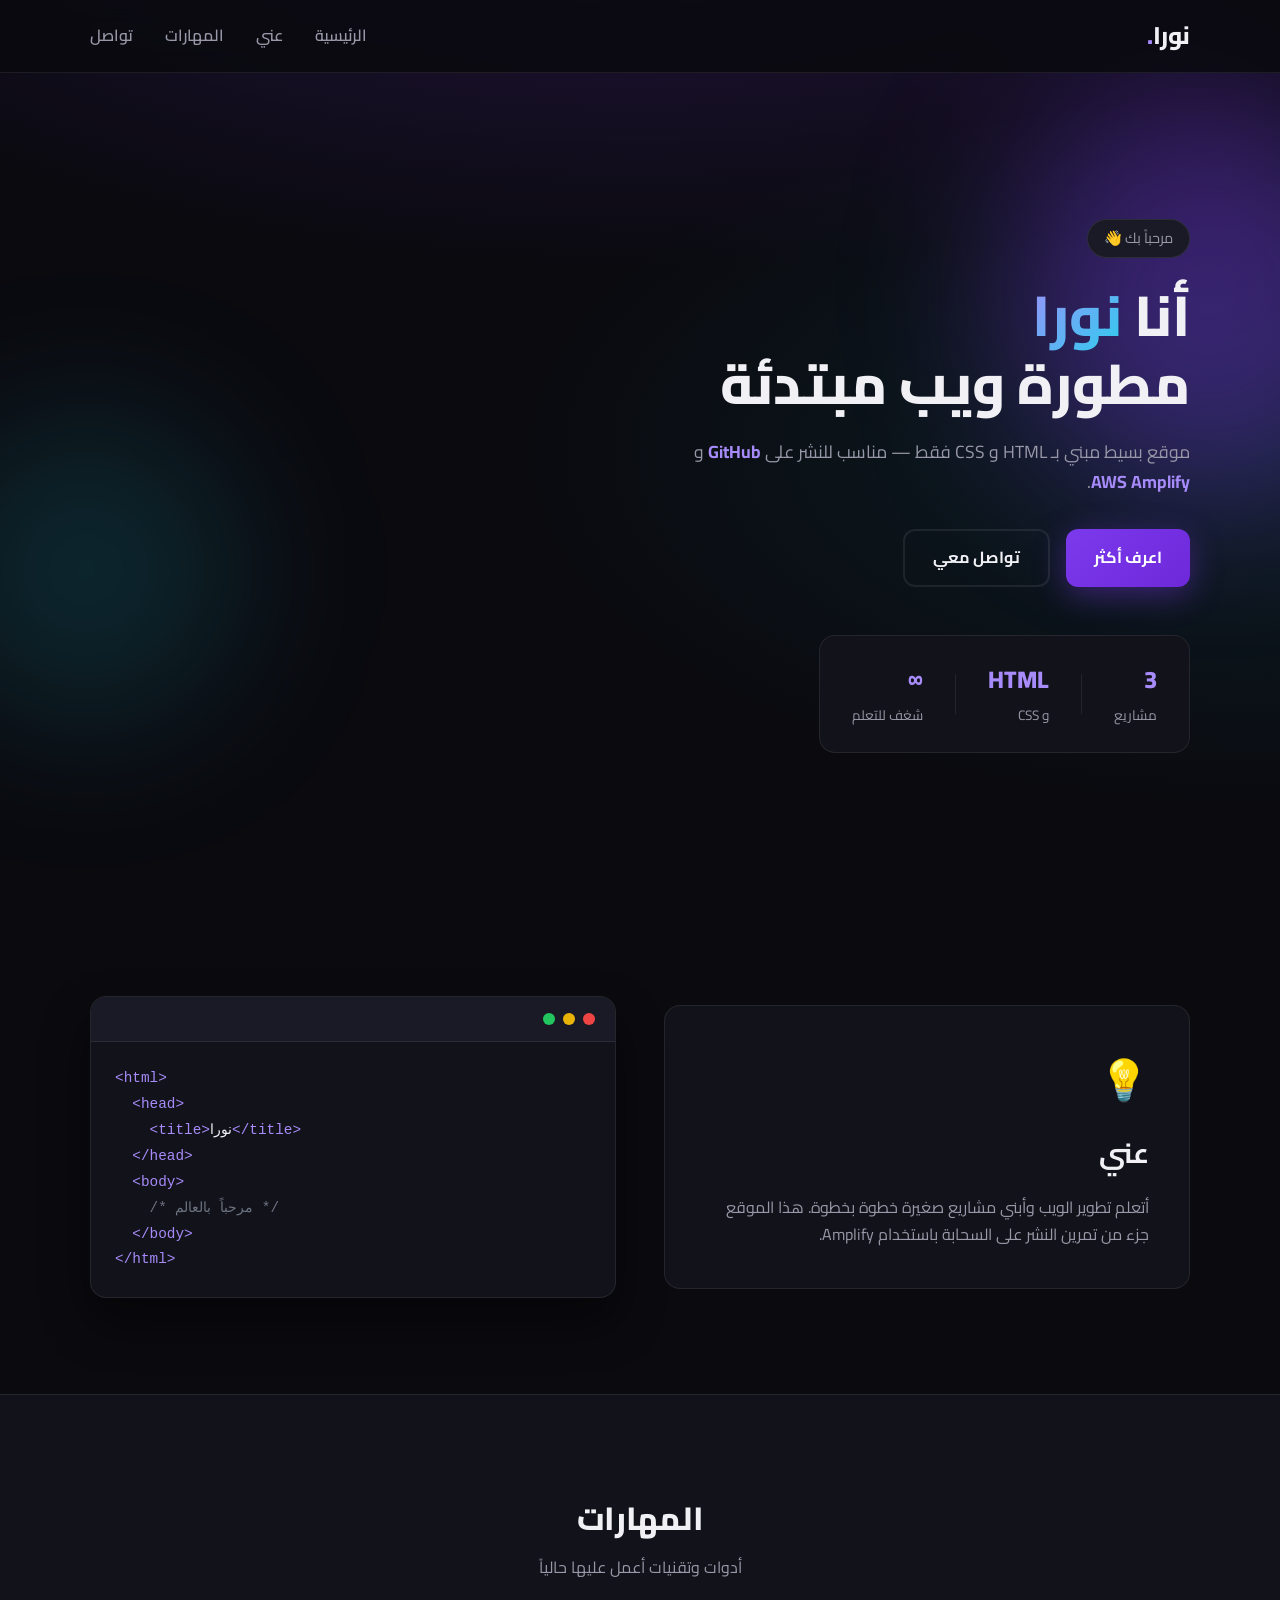
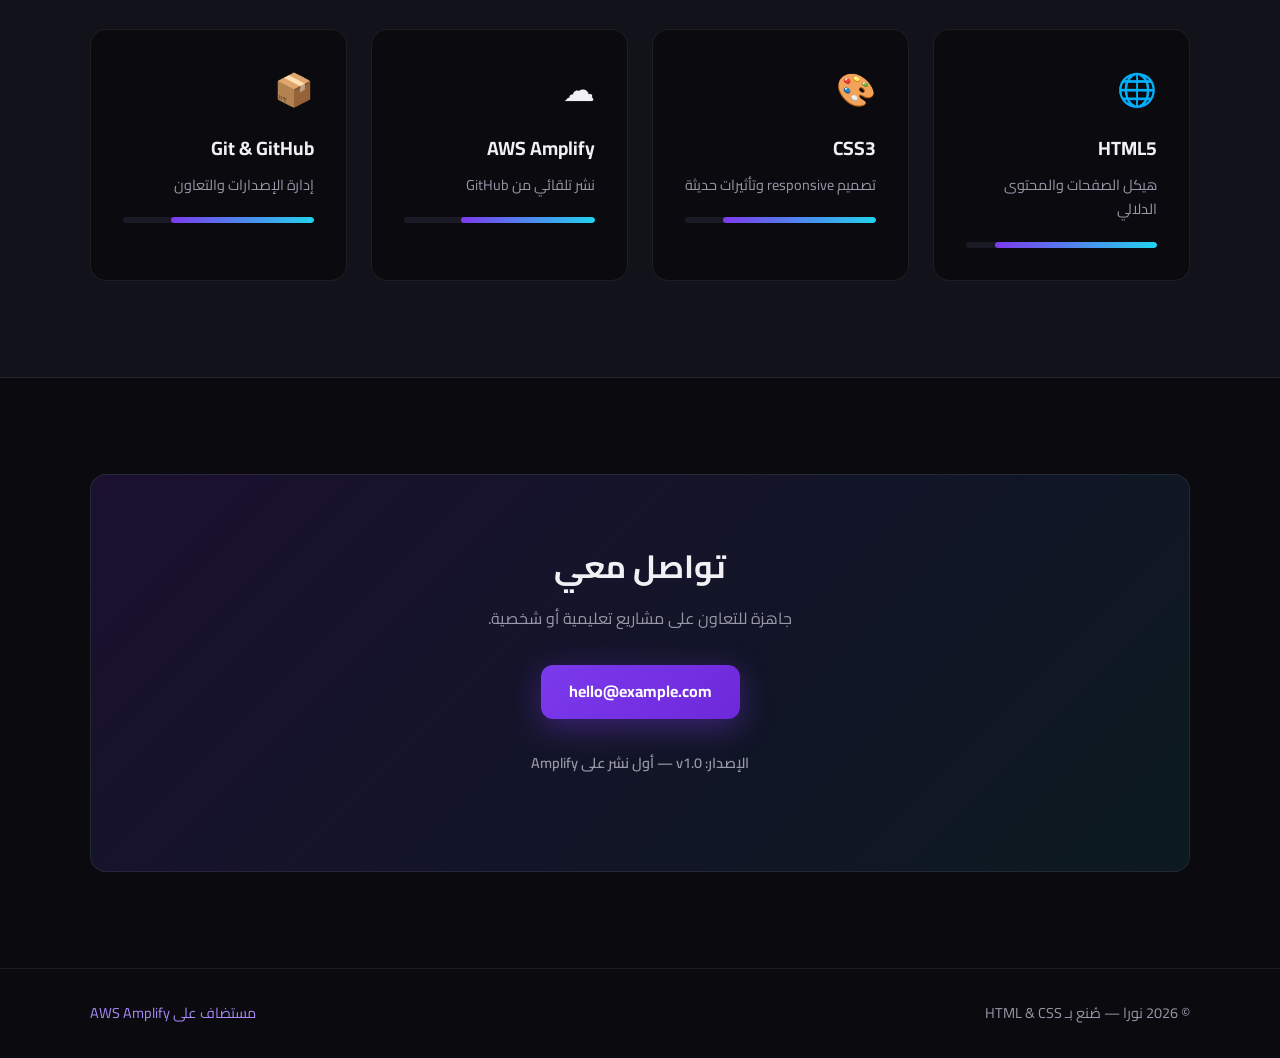
==== index.html @ 72b93ae0 "first version" ====
<!DOCTYPE html>
<html lang="ar" dir="rtl">
<head>
  <meta charset="UTF-8" />
  <meta name="viewport" content="width=device-width, initial-scale=1.0" />
  <meta name="description" content="موقع شخصي بسيط — HTML و CSS" />
  <title>نورا | Portfolio</title>
  <link rel="preconnect" href="https://fonts.googleapis.com" />
  <link rel="preconnect" href="https://fonts.gstatic.com" crossorigin />
  <link href="https://fonts.googleapis.com/css2?family=Cairo:wght@400;600;700;800&display=swap" rel="stylesheet" />
  <link rel="stylesheet" href="styles.css" />
</head>
<body>
  <header class="header">
    <nav class="nav container">
      <a href="#" class="logo">نورا<span>.</span></a>
      <ul class="nav-links">
        <li><a href="#home">الرئيسية</a></li>
        <li><a href="#about">عني</a></li>
        <li><a href="#skills">المهارات</a></li>
        <li><a href="#contact">تواصل</a></li>
      </ul>
      <button class="menu-btn" aria-label="القائمة" id="menuBtn">
        <span></span><span></span><span></span>
      </button>
    </nav>
  </header>

  <main>
    <section id="home" class="hero">
      <div class="hero-bg" aria-hidden="true"></div>
      <div class="hero-glow hero-glow--1" aria-hidden="true"></div>
      <div class="hero-glow hero-glow--2" aria-hidden="true"></div>

      <div class="container hero-content">
        <p class="badge">مرحباً بك 👋</p>
        <h1>أنا <span class="gradient-text">نورا</span><br />مطورة ويب مبتدئة</h1>
        <p class="hero-desc">
          موقع بسيط مبني بـ HTML و CSS فقط — مناسب للنشر على
          <strong>GitHub</strong> و <strong>AWS Amplify</strong>.
        </p>
        <div class="hero-actions">
          <a href="#about" class="btn btn-primary">اعرف أكثر</a>
          <a href="#contact" class="btn btn-outline">تواصل معي</a>
        </div>
        <div class="stats">
          <div class="stat">
            <span class="stat-num">3</span>
            <span class="stat-label">مشاريع</span>
          </div>
          <div class="stat-divider" aria-hidden="true"></div>
          <div class="stat">
            <span class="stat-num">HTML</span>
            <span class="stat-label">و CSS</span>
          </div>
          <div class="stat-divider" aria-hidden="true"></div>
          <div class="stat">
            <span class="stat-num">∞</span>
            <span class="stat-label">شغف للتعلم</span>
          </div>
        </div>
      </div>
    </section>

    <section id="about" class="section about">
      <div class="container about-grid">
        <div class="about-card">
          <div class="about-icon">💡</div>
          <h2>عني</h2>
          <p>
            أتعلم تطوير الويب وأبني مشاريع صغيرة خطوة بخطوة.
            هذا الموقع جزء من تمرين النشر على السحابة باستخدام Amplify.
          </p>
        </div>
        <div class="about-visual">
          <div class="code-window">
            <div class="code-dots" aria-hidden="true">
              <span></span><span></span><span></span>
            </div>
            <pre><code><span class="tag">&lt;html&gt;</span>
  <span class="tag">&lt;head&gt;</span>
    <span class="tag">&lt;title&gt;</span>نورا<span class="tag">&lt;/title&gt;</span>
  <span class="tag">&lt;/head&gt;</span>
  <span class="tag">&lt;body&gt;</span>
    <span class="comment">/* مرحباً بالعالم */</span>
  <span class="tag">&lt;/body&gt;</span>
<span class="tag">&lt;/html&gt;</span></code></pre>
          </div>
        </div>
      </div>
    </section>

    <section id="skills" class="section skills">
      <div class="container">
        <h2 class="section-title">المهارات</h2>
        <p class="section-subtitle">أدوات وتقنيات أعمل عليها حالياً</p>
        <div class="skills-grid">
          <article class="skill-card">
            <span class="skill-icon">🌐</span>
            <h3>HTML5</h3>
            <p>هيكل الصفحات والمحتوى الدلالي</p>
            <div class="progress"><div class="progress-bar" style="width: 85%"></div></div>
          </article>
          <article class="skill-card">
            <span class="skill-icon">🎨</span>
            <h3>CSS3</h3>
            <p>تصميم responsive وتأثيرات حديثة</p>
            <div class="progress"><div class="progress-bar" style="width: 80%"></div></div>
          </article>
          <article class="skill-card">
            <span class="skill-icon">☁️</span>
            <h3>AWS Amplify</h3>
            <p>نشر تلقائي من GitHub</p>
            <div class="progress"><div class="progress-bar" style="width: 70%"></div></div>
          </article>
          <article class="skill-card">
            <span class="skill-icon">📦</span>
            <h3>Git & GitHub</h3>
            <p>إدارة الإصدارات والتعاون</p>
            <div class="progress"><div class="progress-bar" style="width: 75%"></div></div>
          </article>
        </div>
      </div>
    </section>

    <section id="contact" class="section contact">
      <div class="container contact-box">
        <h2>تواصل معي</h2>
        <p>جاهزة للتعاون على مشاريع تعليمية أو شخصية.</p>
        <a href="mailto:hello@example.com" class="btn btn-primary">hello@example.com</a>
        <p class="deploy-note" id="version">الإصدار: v1.0 — أول نشر على Amplify</p>
      </div>
    </section>
  </main>

  <footer class="footer">
    <div class="container footer-inner">
      <p>© 2026 نورا — صُنع بـ HTML & CSS</p>
      <p class="footer-host">مستضاف على AWS Amplify</p>
    </div>
  </footer>

  <script>
    document.getElementById('menuBtn').addEventListener('click', function () {
      document.querySelector('.nav-links').classList.toggle('open');
      this.classList.toggle('active');
    });
    document.querySelectorAll('.nav-links a').forEach(function (link) {
      link.addEventListener('click', function () {
        document.querySelector('.nav-links').classList.remove('open');
        document.getElementById('menuBtn').classList.remove('active');
      });
    });
  </script>
</body>
</html>
---- styles.css ----
/* ===== Variables ===== */
:root {
  --bg: #0a0a0f;
  --bg-card: #12121a;
  --bg-elevated: #1a1a26;
  --text: #f0f0f5;
  --text-muted: #9898a8;
  --accent: #7c3aed;
  --accent-light: #a78bfa;
  --accent-glow: rgba(124, 58, 237, 0.4);
  --cyan: #22d3ee;
  --border: rgba(255, 255, 255, 0.08);
  --radius: 16px;
  --font: "Cairo", system-ui, sans-serif;
  --transition: 0.3s ease;
}

/* ===== Reset ===== */
*,
*::before,
*::after {
  box-sizing: border-box;
  margin: 0;
  padding: 0;
}

html {
  scroll-behavior: smooth;
}

body {
  font-family: var(--font);
  background: var(--bg);
  color: var(--text);
  line-height: 1.7;
  overflow-x: hidden;
}

a {
  color: inherit;
  text-decoration: none;
}

ul {
  list-style: none;
}

img {
  max-width: 100%;
  display: block;
}

.container {
  width: min(1100px, 92%);
  margin-inline: auto;
}

/* ===== Header ===== */
.header {
  position: fixed;
  top: 0;
  left: 0;
  right: 0;
  z-index: 100;
  background: rgba(10, 10, 15, 0.85);
  backdrop-filter: blur(12px);
  border-bottom: 1px solid var(--border);
}

.nav {
  display: flex;
  align-items: center;
  justify-content: space-between;
  height: 72px;
}

.logo {
  font-size: 1.5rem;
  font-weight: 800;
  letter-spacing: -0.02em;
}

.logo span {
  color: var(--accent-light);
}

.nav-links {
  display: flex;
  gap: 2rem;
}

.nav-links a {
  font-weight: 600;
  color: var(--text-muted);
  transition: color var(--transition);
}

.nav-links a:hover {
  color: var(--text);
}

.menu-btn {
  display: none;
  flex-direction: column;
  gap: 5px;
  background: none;
  border: none;
  cursor: pointer;
  padding: 4px;
}

.menu-btn span {
  display: block;
  width: 24px;
  height: 2px;
  background: var(--text);
  border-radius: 2px;
  transition: var(--transition);
}

.menu-btn.active span:nth-child(1) {
  transform: rotate(45deg) translate(5px, 5px);
}

.menu-btn.active span:nth-child(2) {
  opacity: 0;
}

.menu-btn.active span:nth-child(3) {
  transform: rotate(-45deg) translate(5px, -5px);
}

/* ===== Hero ===== */
.hero {
  position: relative;
  min-height: 100vh;
  display: flex;
  align-items: center;
  padding-top: 72px;
  overflow: hidden;
}

.hero-bg {
  position: absolute;
  inset: 0;
  background:
    radial-gradient(ellipse 80% 50% at 50% -20%, rgba(124, 58, 237, 0.25), transparent),
    radial-gradient(ellipse 60% 40% at 100% 50%, rgba(34, 211, 238, 0.1), transparent);
}

.hero-glow {
  position: absolute;
  border-radius: 50%;
  filter: blur(80px);
  pointer-events: none;
}

.hero-glow--1 {
  width: 400px;
  height: 400px;
  background: var(--accent-glow);
  top: 10%;
  right: -10%;
  animation: float 8s ease-in-out infinite;
}

.hero-glow--2 {
  width: 300px;
  height: 300px;
  background: rgba(34, 211, 238, 0.15);
  bottom: 20%;
  left: -5%;
  animation: float 10s ease-in-out infinite reverse;
}

@keyframes float {
  0%, 100% { transform: translateY(0); }
  50% { transform: translateY(-30px); }
}

.hero-content {
  position: relative;
  z-index: 1;
  padding-block: 4rem;
}

.badge {
  display: inline-block;
  padding: 0.4rem 1rem;
  background: var(--bg-elevated);
  border: 1px solid var(--border);
  border-radius: 999px;
  font-size: 0.9rem;
  color: var(--text-muted);
  margin-bottom: 1.5rem;
}

.hero h1 {
  font-size: clamp(2.2rem, 6vw, 3.5rem);
  font-weight: 800;
  line-height: 1.2;
  margin-bottom: 1.25rem;
}

.gradient-text {
  background: linear-gradient(135deg, var(--accent-light), var(--cyan));
  -webkit-background-clip: text;
  -webkit-text-fill-color: transparent;
  background-clip: text;
}

.hero-desc {
  font-size: 1.1rem;
  color: var(--text-muted);
  max-width: 520px;
  margin-bottom: 2rem;
}

.hero-desc strong {
  color: var(--accent-light);
}

.hero-actions {
  display: flex;
  flex-wrap: wrap;
  gap: 1rem;
  margin-bottom: 3rem;
}

.btn {
  display: inline-flex;
  align-items: center;
  justify-content: center;
  padding: 0.85rem 1.75rem;
  border-radius: 12px;
  font-family: var(--font);
  font-weight: 700;
  font-size: 1rem;
  transition: transform var(--transition), box-shadow var(--transition);
}

.btn:hover {
  transform: translateY(-2px);
}

.btn-primary {
  background: linear-gradient(135deg, var(--accent), #6d28d9);
  color: white;
  box-shadow: 0 8px 32px var(--accent-glow);
}

.btn-primary:hover {
  box-shadow: 0 12px 40px var(--accent-glow);
}

.btn-outline {
  border: 2px solid var(--border);
  color: var(--text);
}

.btn-outline:hover {
  border-color: var(--accent-light);
  color: var(--accent-light);
}

.stats {
  display: flex;
  flex-wrap: wrap;
  align-items: center;
  gap: 1.5rem 2rem;
  padding: 1.5rem 2rem;
  background: var(--bg-card);
  border: 1px solid var(--border);
  border-radius: var(--radius);
  max-width: fit-content;
}

.stat-num {
  display: block;
  font-size: 1.5rem;
  font-weight: 800;
  color: var(--accent-light);
}

.stat-label {
  font-size: 0.85rem;
  color: var(--text-muted);
}

.stat-divider {
  width: 1px;
  height: 40px;
  background: var(--border);
}

/* ===== Sections ===== */
.section {
  padding: 6rem 0;
}

.section-title {
  font-size: 2rem;
  font-weight: 800;
  text-align: center;
  margin-bottom: 0.5rem;
}

.section-subtitle {
  text-align: center;
  color: var(--text-muted);
  margin-bottom: 3rem;
}

/* ===== About ===== */
.about-grid {
  display: grid;
  grid-template-columns: 1fr 1fr;
  gap: 3rem;
  align-items: center;
}

.about-card {
  padding: 2.5rem;
  background: var(--bg-card);
  border: 1px solid var(--border);
  border-radius: var(--radius);
}

.about-icon {
  font-size: 2.5rem;
  margin-bottom: 1rem;
}

.about-card h2 {
  font-size: 1.75rem;
  margin-bottom: 1rem;
}

.about-card p {
  color: var(--text-muted);
}

.code-window {
  background: var(--bg-card);
  border: 1px solid var(--border);
  border-radius: var(--radius);
  overflow: hidden;
  box-shadow: 0 24px 48px rgba(0, 0, 0, 0.4);
}

.code-dots {
  display: flex;
  gap: 8px;
  padding: 1rem 1.25rem;
  background: var(--bg-elevated);
  border-bottom: 1px solid var(--border);
}

.code-dots span {
  width: 12px;
  height: 12px;
  border-radius: 50%;
}

.code-dots span:nth-child(1) { background: #ef4444; }
.code-dots span:nth-child(2) { background: #eab308; }
.code-dots span:nth-child(3) { background: #22c55e; }

.code-window pre {
  padding: 1.5rem;
  overflow-x: auto;
}

.code-window code {
  font-family: "Consolas", "Monaco", monospace;
  font-size: 0.9rem;
  line-height: 1.8;
  direction: ltr;
  text-align: left;
  display: block;
}

.tag { color: var(--accent-light); }
.comment { color: #6b7280; }

/* ===== Skills ===== */
.skills {
  background: var(--bg-card);
  border-block: 1px solid var(--border);
}

.skills-grid {
  display: grid;
  grid-template-columns: repeat(auto-fit, minmax(240px, 1fr));
  gap: 1.5rem;
}

.skill-card {
  padding: 2rem;
  background: var(--bg);
  border: 1px solid var(--border);
  border-radius: var(--radius);
  transition: transform var(--transition), border-color var(--transition);
}

.skill-card:hover {
  transform: translateY(-4px);
  border-color: rgba(124, 58, 237, 0.4);
}

.skill-icon {
  font-size: 2rem;
  display: block;
  margin-bottom: 1rem;
}

.skill-card h3 {
  font-size: 1.2rem;
  margin-bottom: 0.5rem;
}

.skill-card p {
  font-size: 0.9rem;
  color: var(--text-muted);
  margin-bottom: 1.25rem;
}

.progress {
  height: 6px;
  background: var(--bg-elevated);
  border-radius: 999px;
  overflow: hidden;
}

.progress-bar {
  height: 100%;
  background: linear-gradient(90deg, var(--accent), var(--cyan));
  border-radius: 999px;
  transition: width 1s ease;
}

/* ===== Contact ===== */
.contact-box {
  text-align: center;
  padding: 4rem 2rem;
  background: linear-gradient(135deg, rgba(124, 58, 237, 0.15), rgba(34, 211, 238, 0.08));
  border: 1px solid var(--border);
  border-radius: var(--radius);
}

.contact-box h2 {
  font-size: 2rem;
  margin-bottom: 0.75rem;
}

.contact-box > p {
  color: var(--text-muted);
  margin-bottom: 2rem;
}

.deploy-note {
  margin-top: 2rem;
  font-size: 0.9rem;
  color: var(--cyan);
  font-weight: 600;
}

/* ===== Footer ===== */
.footer {
  padding: 2rem 0;
  border-top: 1px solid var(--border);
}

.footer-inner {
  display: flex;
  flex-wrap: wrap;
  justify-content: space-between;
  gap: 0.5rem;
  font-size: 0.9rem;
  color: var(--text-muted);
}

.footer-host {
  color: var(--accent-light);
}

/* ===== Responsive ===== */
@media (max-width: 768px) {
  .nav-links {
    position: fixed;
    top: 72px;
    right: 0;
    left: 0;
    flex-direction: column;
    align-items: center;
    gap: 1.5rem;
    padding: 2rem;
    background: var(--bg);
    border-bottom: 1px solid var(--border);
    transform: translateY(-120%);
    opacity: 0;
    visibility: hidden;
    transition: var(--transition);
  }

  .nav-links.open {
    transform: translateY(0);
    opacity: 1;
    visibility: visible;
  }

  .menu-btn {
    display: flex;
  }

  .about-grid {
    grid-template-columns: 1fr;
  }

  .stat-divider {
    display: none;
  }

  .stats {
    width: 100%;
    justify-content: space-around;
  }
}
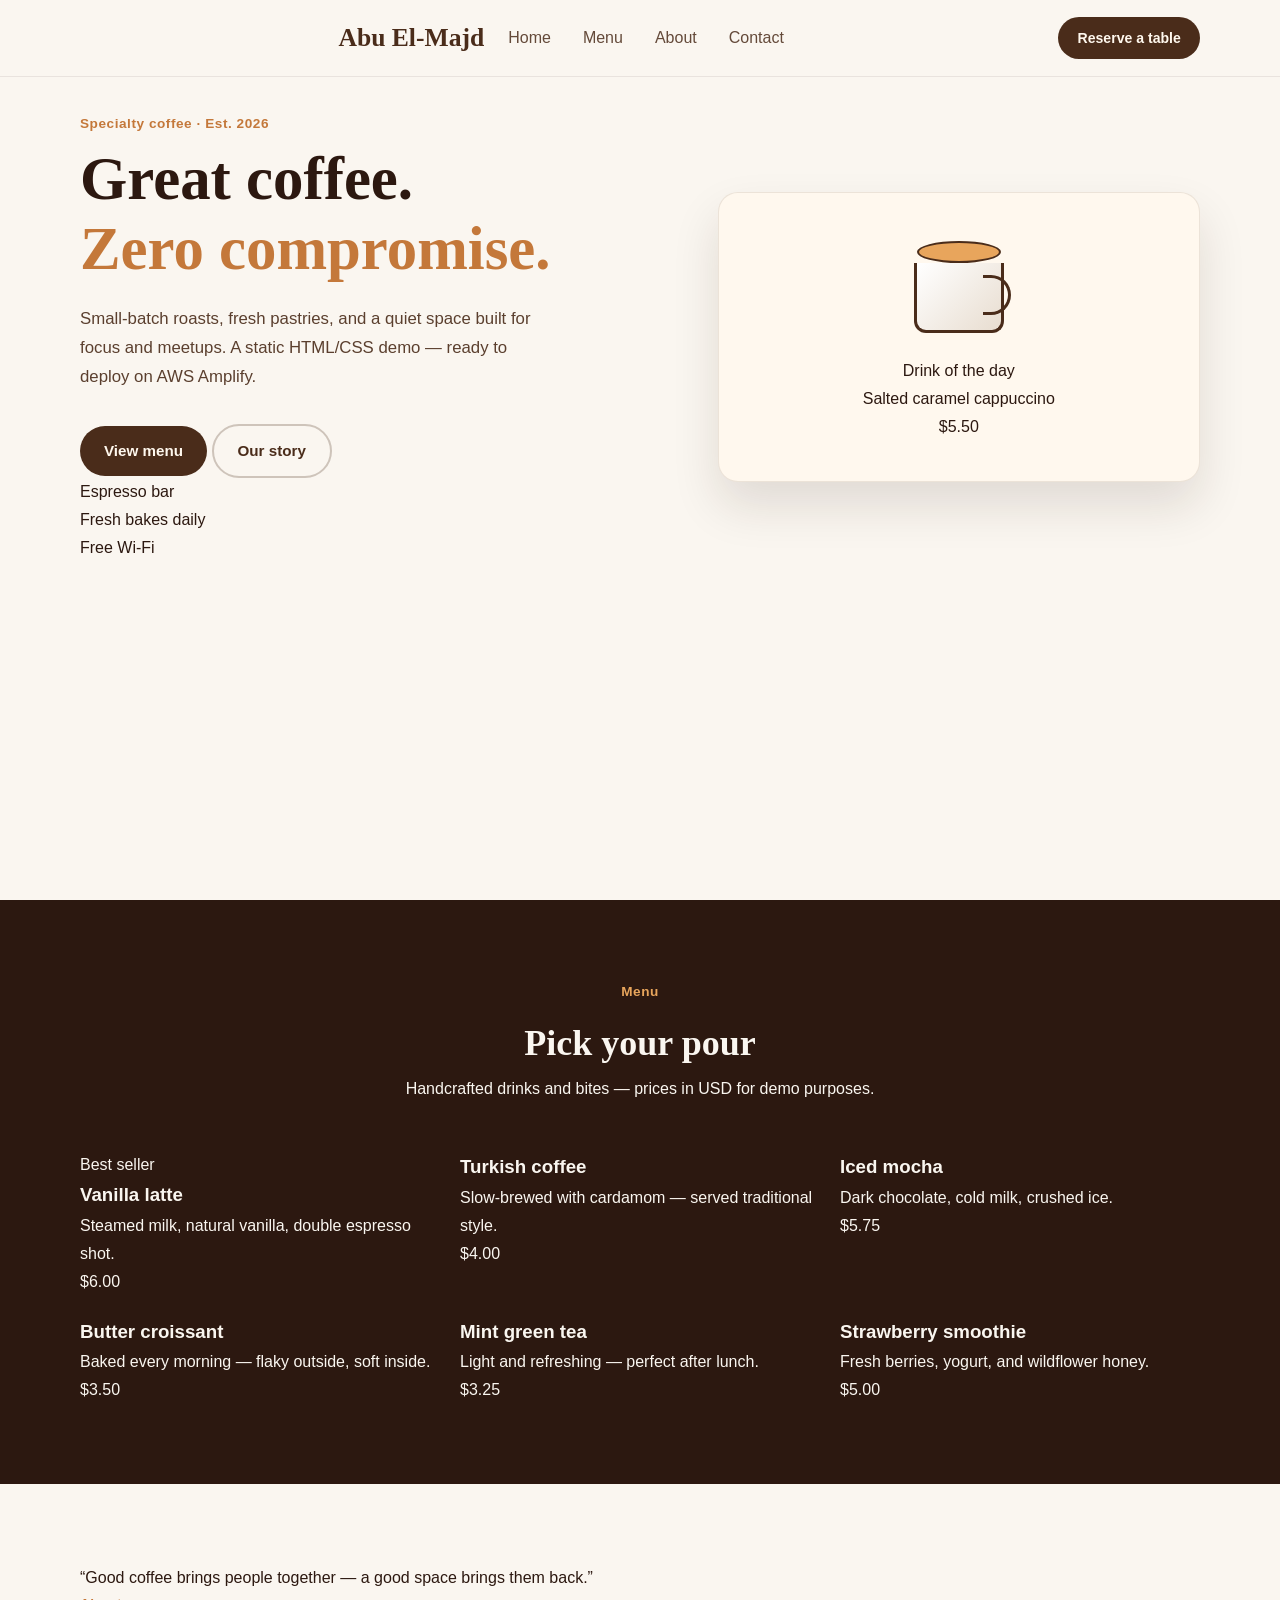
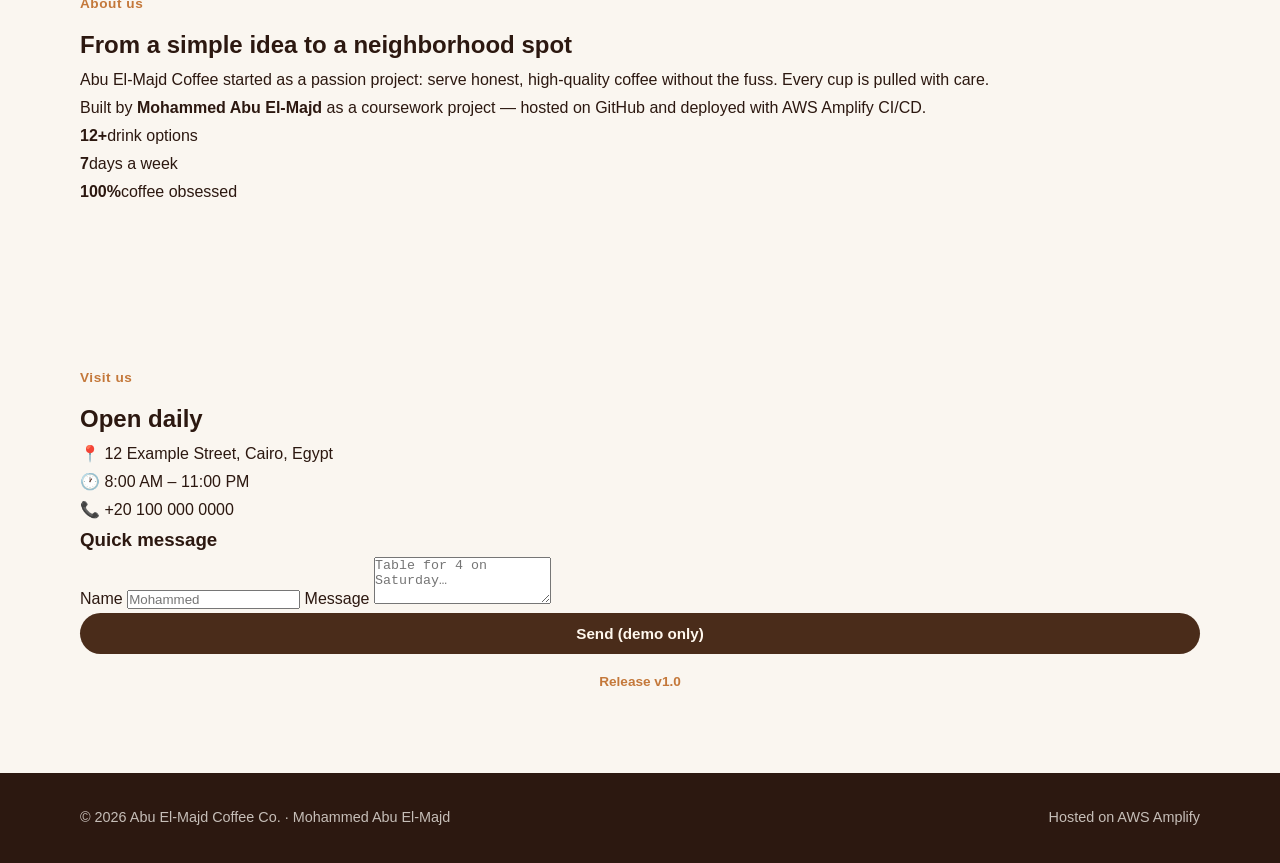
==== commit 0364fc9a: "version" ====
--- a/index.html
+++ b/index.html
@@ -1,26 +1,30 @@
 <!DOCTYPE html>
-<html lang="ar" dir="rtl">
+<html lang="en">
 <head>
   <meta charset="UTF-8" />
   <meta name="viewport" content="width=device-width, initial-scale=1.0" />
-  <meta name="description" content="موقع شخصي بسيط — HTML و CSS" />
-  <title>نورا | Portfolio</title>
+  <meta name="description" content="Abu El-Majd Coffee — specialty coffee and a calm workspace" />
+  <title>Abu El-Majd Coffee Co.</title>
   <link rel="preconnect" href="https://fonts.googleapis.com" />
   <link rel="preconnect" href="https://fonts.gstatic.com" crossorigin />
-  <link href="https://fonts.googleapis.com/css2?family=Cairo:wght@400;600;700;800&display=swap" rel="stylesheet" />
+  <link href="https://fonts.googleapis.com/css2?family=DM+Sans:ital,opsz,wght@0,9..40,400;0,9..40,500;0,9..40,600;0,9..40,700&family=Fraunces:opsz,wght@9..144,500;9..144,700&display=swap" rel="stylesheet" />
   <link rel="stylesheet" href="styles.css" />
 </head>
 <body>
   <header class="header">
-    <nav class="nav container">
-      <a href="#" class="logo">نورا<span>.</span></a>
-      <ul class="nav-links">
-        <li><a href="#home">الرئيسية</a></li>
-        <li><a href="#about">عني</a></li>
-        <li><a href="#skills">المهارات</a></li>
-        <li><a href="#contact">تواصل</a></li>
+    <nav class="nav wrap">
+      <a href="#" class="brand">
+        <span class="brand-mark" aria-hidden="true"></span>
+        Abu El-Majd
+      </a>
+      <ul class="nav-menu" id="navMenu">
+        <li><a href="#home">Home</a></li>
+        <li><a href="#menu">Menu</a></li>
+        <li><a href="#about">About</a></li>
+        <li><a href="#contact">Contact</a></li>
       </ul>
-      <button class="menu-btn" aria-label="القائمة" id="menuBtn">
+      <a href="#contact" class="btn btn-sm">Reserve a table</a>
+      <button class="burger" id="burger" aria-label="Open menu">
         <span></span><span></span><span></span>
       </button>
     </nav>
@@ -29,126 +33,152 @@
   <main>
     <section id="home" class="hero">
       <div class="hero-bg" aria-hidden="true"></div>
-      <div class="hero-glow hero-glow--1" aria-hidden="true"></div>
-      <div class="hero-glow hero-glow--2" aria-hidden="true"></div>
+      <div class="wrap hero-grid">
+        <div class="hero-copy">
+          <p class="eyebrow">Specialty coffee · Est. 2026</p>
+          <h1>Great coffee.<br /><em>Zero compromise.</em></h1>
+          <p class="lead">
+            Small-batch roasts, fresh pastries, and a quiet space built for focus
+            and meetups. A static HTML/CSS demo — ready to deploy on AWS Amplify.
+          </p>
+          <div class="hero-actions">
+            <a href="#menu" class="btn">View menu</a>
+            <a href="#about" class="btn btn-ghost">Our story</a>
+          </div>
+          <ul class="hero-perks">
+            <li>Espresso bar</li>
+            <li>Fresh bakes daily</li>
+            <li>Free Wi‑Fi</li>
+          </ul>
+        </div>
+        <aside class="hero-card" aria-label="Featured drink">
+          <div class="cup" aria-hidden="true">
+            <div class="cup-body"></div>
+            <div class="cup-handle"></div>
+            <div class="cup-foam"></div>
+          </div>
+          <p class="card-label">Drink of the day</p>
+          <p class="card-title">Salted caramel cappuccino</p>
+          <p class="card-price">$5.50</p>
+        </aside>
+      </div>
+    </section>
 
-      <div class="container hero-content">
-        <p class="badge">مرحباً بك 👋</p>
-        <h1>أنا <span class="gradient-text">نورا</span><br />مطورة ويب مبتدئة</h1>
-        <p class="hero-desc">
-          موقع بسيط مبني بـ HTML و CSS فقط — مناسب للنشر على
-          <strong>GitHub</strong> و <strong>AWS Amplify</strong>.
-        </p>
-        <div class="hero-actions">
-          <a href="#about" class="btn btn-primary">اعرف أكثر</a>
-          <a href="#contact" class="btn btn-outline">تواصل معي</a>
-        </div>
-        <div class="stats">
-          <div class="stat">
-            <span class="stat-num">3</span>
-            <span class="stat-label">مشاريع</span>
-          </div>
-          <div class="stat-divider" aria-hidden="true"></div>
-          <div class="stat">
-            <span class="stat-num">HTML</span>
-            <span class="stat-label">و CSS</span>
-          </div>
-          <div class="stat-divider" aria-hidden="true"></div>
-          <div class="stat">
-            <span class="stat-num">∞</span>
-            <span class="stat-label">شغف للتعلم</span>
-          </div>
+    <section id="menu" class="section menu">
+      <div class="wrap">
+        <header class="section-head">
+          <p class="eyebrow">Menu</p>
+          <h2>Pick your pour</h2>
+          <p class="section-desc">Handcrafted drinks and bites — prices in USD for demo purposes.</p>
+        </header>
+        <div class="menu-grid">
+          <article class="menu-card menu-card--featured">
+            <span class="badge">Best seller</span>
+            <h3>Vanilla latte</h3>
+            <p>Steamed milk, natural vanilla, double espresso shot.</p>
+            <span class="price-tag">$6.00</span>
+          </article>
+          <article class="menu-card">
+            <h3>Turkish coffee</h3>
+            <p>Slow-brewed with cardamom — served traditional style.</p>
+            <span class="price-tag">$4.00</span>
+          </article>
+          <article class="menu-card">
+            <h3>Iced mocha</h3>
+            <p>Dark chocolate, cold milk, crushed ice.</p>
+            <span class="price-tag">$5.75</span>
+          </article>
+          <article class="menu-card">
+            <h3>Butter croissant</h3>
+            <p>Baked every morning — flaky outside, soft inside.</p>
+            <span class="price-tag">$3.50</span>
+          </article>
+          <article class="menu-card">
+            <h3>Mint green tea</h3>
+            <p>Light and refreshing — perfect after lunch.</p>
+            <span class="price-tag">$3.25</span>
+          </article>
+          <article class="menu-card">
+            <h3>Strawberry smoothie</h3>
+            <p>Fresh berries, yogurt, and wildflower honey.</p>
+            <span class="price-tag">$5.00</span>
+          </article>
         </div>
       </div>
     </section>
 
     <section id="about" class="section about">
-      <div class="container about-grid">
-        <div class="about-card">
-          <div class="about-icon">💡</div>
-          <h2>عني</h2>
+      <div class="wrap about-grid">
+        <div class="about-panel">
+          <div class="about-pattern" aria-hidden="true"></div>
+          <blockquote>
+            “Good coffee brings people together — a good space brings them back.”
+          </blockquote>
+        </div>
+        <div class="about-copy">
+          <p class="eyebrow">About us</p>
+          <h2>From a simple idea to a neighborhood spot</h2>
           <p>
-            أتعلم تطوير الويب وأبني مشاريع صغيرة خطوة بخطوة.
-            هذا الموقع جزء من تمرين النشر على السحابة باستخدام Amplify.
+            Abu El-Majd Coffee started as a passion project: serve honest,
+            high-quality coffee without the fuss. Every cup is pulled with care.
           </p>
-        </div>
-        <div class="about-visual">
-          <div class="code-window">
-            <div class="code-dots" aria-hidden="true">
-              <span></span><span></span><span></span>
-            </div>
-            <pre><code><span class="tag">&lt;html&gt;</span>
-  <span class="tag">&lt;head&gt;</span>
-    <span class="tag">&lt;title&gt;</span>نورا<span class="tag">&lt;/title&gt;</span>
-  <span class="tag">&lt;/head&gt;</span>
-  <span class="tag">&lt;body&gt;</span>
-    <span class="comment">/* مرحباً بالعالم */</span>
-  <span class="tag">&lt;/body&gt;</span>
-<span class="tag">&lt;/html&gt;</span></code></pre>
-          </div>
-        </div>
-      </div>
-    </section>
-
-    <section id="skills" class="section skills">
-      <div class="container">
-        <h2 class="section-title">المهارات</h2>
-        <p class="section-subtitle">أدوات وتقنيات أعمل عليها حالياً</p>
-        <div class="skills-grid">
-          <article class="skill-card">
-            <span class="skill-icon">🌐</span>
-            <h3>HTML5</h3>
-            <p>هيكل الصفحات والمحتوى الدلالي</p>
-            <div class="progress"><div class="progress-bar" style="width: 85%"></div></div>
-          </article>
-          <article class="skill-card">
-            <span class="skill-icon">🎨</span>
-            <h3>CSS3</h3>
-            <p>تصميم responsive وتأثيرات حديثة</p>
-            <div class="progress"><div class="progress-bar" style="width: 80%"></div></div>
-          </article>
-          <article class="skill-card">
-            <span class="skill-icon">☁️</span>
-            <h3>AWS Amplify</h3>
-            <p>نشر تلقائي من GitHub</p>
-            <div class="progress"><div class="progress-bar" style="width: 70%"></div></div>
-          </article>
-          <article class="skill-card">
-            <span class="skill-icon">📦</span>
-            <h3>Git & GitHub</h3>
-            <p>إدارة الإصدارات والتعاون</p>
-            <div class="progress"><div class="progress-bar" style="width: 75%"></div></div>
-          </article>
+          <p>
+            Built by <strong>Mohammed Abu El-Majd</strong> as a coursework project —
+            hosted on GitHub and deployed with AWS Amplify CI/CD.
+          </p>
+          <ul class="metrics">
+            <li><strong>12+</strong><span>drink options</span></li>
+            <li><strong>7</strong><span>days a week</span></li>
+            <li><strong>100%</strong><span>coffee obsessed</span></li>
+          </ul>
         </div>
       </div>
     </section>
 
     <section id="contact" class="section contact">
-      <div class="container contact-box">
-        <h2>تواصل معي</h2>
-        <p>جاهزة للتعاون على مشاريع تعليمية أو شخصية.</p>
-        <a href="mailto:hello@example.com" class="btn btn-primary">hello@example.com</a>
-        <p class="deploy-note" id="version">الإصدار: v1.0 — أول نشر على Amplify</p>
+      <div class="wrap contact-grid">
+        <div class="contact-info">
+          <p class="eyebrow">Visit us</p>
+          <h2>Open daily</h2>
+          <ul class="info-list">
+            <li><span aria-hidden="true">📍</span> 12 Example Street, Cairo, Egypt</li>
+            <li><span aria-hidden="true">🕐</span> 8:00 AM – 11:00 PM</li>
+            <li><span aria-hidden="true">📞</span> +20 100 000 0000</li>
+          </ul>
+        </div>
+        <form class="contact-form" onsubmit="return false;">
+          <h3>Quick message</h3>
+          <label>
+            <span>Name</span>
+            <input type="text" placeholder="Mohammed" />
+          </label>
+          <label>
+            <span>Message</span>
+            <textarea rows="3" placeholder="Table for 4 on Saturday…"></textarea>
+          </label>
+          <button type="submit" class="btn btn-full">Send (demo only)</button>
+          <p class="version" id="version">Release v1.0</p>
+        </form>
       </div>
     </section>
   </main>
 
   <footer class="footer">
-    <div class="container footer-inner">
-      <p>© 2026 نورا — صُنع بـ HTML & CSS</p>
-      <p class="footer-host">مستضاف على AWS Amplify</p>
-    </div>
+    <div class="wrap footer-inner">
+      <p>© 2026 Abu El-Majd Coffee Co. · Mohammed Abu El-Majd</p>
+      <p>Hosted on AWS Amplify</p>
+    </motion>
   </footer>
 
   <script>
-    document.getElementById('menuBtn').addEventListener('click', function () {
-      document.querySelector('.nav-links').classList.toggle('open');
-      this.classList.toggle('active');
+    document.getElementById('burger').addEventListener('click', function () {
+      document.getElementById('navMenu').classList.toggle('open');
+      this.classList.toggle('open');
     });
-    document.querySelectorAll('.nav-links a').forEach(function (link) {
+    document.querySelectorAll('.nav-menu a').forEach(function (link) {
       link.addEventListener('click', function () {
-        document.querySelector('.nav-links').classList.remove('open');
-        document.getElementById('menuBtn').classList.remove('active');
+        document.getElementById('navMenu').classList.remove('open');
+        document.getElementById('burger').classList.remove('open');
       });
     });
   </script>
--- a/styles.css
+++ b/styles.css
@@ -1,21 +1,21 @@
-/* ===== Variables ===== */
+/* مقهى أبو المجد — warm café theme */
+
 :root {
-  --bg: #0a0a0f;
-  --bg-card: #12121a;
-  --bg-elevated: #1a1a26;
-  --text: #f0f0f5;
-  --text-muted: #9898a8;
-  --accent: #7c3aed;
-  --accent-light: #a78bfa;
-  --accent-glow: rgba(124, 58, 237, 0.4);
-  --cyan: #22d3ee;
-  --border: rgba(255, 255, 255, 0.08);
-  --radius: 16px;
-  --font: "Cairo", system-ui, sans-serif;
-  --transition: 0.3s ease;
-}
-
-/* ===== Reset ===== */
+  --cream: #faf6f0;
+  --cream-dark: #f0e8dc;
+  --espresso: #2c1810;
+  --coffee: #4a2c1a;
+  --caramel: #c4783a;
+  --caramel-light: #e8a55c;
+  --latte: #8b6914;
+  --foam: #fff8ee;
+  --shadow: rgba(44, 24, 16, 0.12);
+  --radius: 20px;
+  --font-display: "El Messiri", serif;
+  --font-body: "Noto Kufi Arabic", sans-serif;
+  --ease: 0.35s cubic-bezier(0.4, 0, 0.2, 1);
+}
+
 *,
 *::before,
 *::after {
@@ -29,11 +29,10 @@
 }
 
 body {
-  font-family: var(--font);
-  background: var(--bg);
-  color: var(--text);
-  line-height: 1.7;
-  overflow-x: hidden;
+  font-family: var(--font-body);
+  background: var(--cream);
+  color: var(--espresso);
+  line-height: 1.75;
 }
 
 a {
@@ -50,56 +49,114 @@
   display: block;
 }
 
-.container {
-  width: min(1100px, 92%);
+.wrap {
+  width: min(1120px, 90%);
   margin-inline: auto;
+}
+
+.eyebrow {
+  font-size: 0.85rem;
+  font-weight: 600;
+  color: var(--caramel);
+  letter-spacing: 0.04em;
+  margin-bottom: 0.5rem;
 }
 
 /* ===== Header ===== */
 .header {
   position: fixed;
+  inset-inline: 0;
   top: 0;
-  left: 0;
-  right: 0;
   z-index: 100;
-  background: rgba(10, 10, 15, 0.85);
-  backdrop-filter: blur(12px);
-  border-bottom: 1px solid var(--border);
+  background: rgba(250, 246, 240, 0.92);
+  backdrop-filter: blur(10px);
+  border-bottom: 1px solid rgba(44, 24, 16, 0.08);
 }
 
 .nav {
   display: flex;
   align-items: center;
-  justify-content: space-between;
-  height: 72px;
-}
-
-.logo {
-  font-size: 1.5rem;
-  font-weight: 800;
-  letter-spacing: -0.02em;
-}
-
-.logo span {
-  color: var(--accent-light);
-}
-
-.nav-links {
+  gap: 1.5rem;
+  height: 76px;
+}
+
+.brand {
+  display: flex;
+  align-items: center;
+  gap: 0.5rem;
+  font-family: var(--font-display);
+  font-size: 1.6rem;
+  font-weight: 700;
+  color: var(--coffee);
+  margin-left: auto;
+}
+
+.brand-icon {
+  font-size: 1.4rem;
+}
+
+.nav-menu {
   display: flex;
   gap: 2rem;
-}
-
-.nav-links a {
+  margin-right: auto;
+}
+
+.nav-menu a {
+  font-weight: 500;
+  color: var(--coffee);
+  opacity: 0.85;
+  transition: opacity var(--ease), color var(--ease);
+}
+
+.nav-menu a:hover {
+  opacity: 1;
+  color: var(--caramel);
+}
+
+.btn {
+  display: inline-flex;
+  align-items: center;
+  justify-content: center;
+  padding: 0.75rem 1.5rem;
+  background: var(--coffee);
+  color: var(--foam);
+  font-family: var(--font-body);
   font-weight: 600;
-  color: var(--text-muted);
-  transition: color var(--transition);
-}
-
-.nav-links a:hover {
-  color: var(--text);
-}
-
-.menu-btn {
+  font-size: 0.95rem;
+  border: none;
+  border-radius: 999px;
+  cursor: pointer;
+  transition: transform var(--ease), background var(--ease), box-shadow var(--ease);
+}
+
+.btn:hover {
+  background: var(--espresso);
+  transform: translateY(-2px);
+  box-shadow: 0 8px 24px var(--shadow);
+}
+
+.btn-sm {
+  padding: 0.55rem 1.2rem;
+  font-size: 0.88rem;
+}
+
+.btn-ghost {
+  background: transparent;
+  color: var(--coffee);
+  border: 2px solid rgba(74, 44, 26, 0.25);
+}
+
+.btn-ghost:hover {
+  background: var(--cream-dark);
+  border-color: var(--caramel);
+  color: var(--coffee);
+}
+
+.btn-full {
+  width: 100%;
+}
+
+.burger {
   display: none;
   flex-direction: column;
   gap: 5px;
@@ -109,24 +166,23 @@
   padding: 4px;
 }
 
-.menu-btn span {
-  display: block;
-  width: 24px;
+.burger span {
+  width: 22px;
   height: 2px;
-  background: var(--text);
+  background: var(--espresso);
   border-radius: 2px;
-  transition: var(--transition);
-}
-
-.menu-btn.active span:nth-child(1) {
+  transition: var(--ease);
+}
+
+.burger.open span:nth-child(1) {
   transform: rotate(45deg) translate(5px, 5px);
 }
 
-.menu-btn.active span:nth-child(2) {
+.burger.open span:nth-child(2) {
   opacity: 0;
 }
 
-.menu-btn.active span:nth-child(3) {
+.burger.open span:nth-child(3) {
   transform: rotate(-45deg) translate(5px, -5px);
 }
 
@@ -134,341 +190,422 @@
 .hero {
   position: relative;
   min-height: 100vh;
-  display: flex;
-  align-items: center;
-  padding-top: 72px;
+  padding: 7rem 0 4rem;
   overflow: hidden;
 }
 
-.hero-bg {
+.hero-pattern {
   position: absolute;
   inset: 0;
   background:
-    radial-gradient(ellipse 80% 50% at 50% -20%, rgba(124, 58, 237, 0.25), transparent),
-    radial-gradient(ellipse 60% 40% at 100% 50%, rgba(34, 211, 238, 0.1), transparent);
-}
-
-.hero-glow {
+    radial-gradient(circle at 20% 80%, rgba(196, 120, 58, 0.15), transparent 45%),
+    radial-gradient(circle at 85% 20%, rgba(74, 44, 26, 0.08), transparent 40%),
+    repeating-linear-gradient(
+      -12deg,
+      transparent,
+      transparent 40px,
+      rgba(74, 44, 26, 0.02) 40px,
+      rgba(74, 44, 26, 0.02) 41px
+    );
+}
+
+.hero-steam {
   position: absolute;
-  border-radius: 50%;
-  filter: blur(80px);
-  pointer-events: none;
-}
-
-.hero-glow--1 {
-  width: 400px;
-  height: 400px;
-  background: var(--accent-glow);
-  top: 10%;
-  right: -10%;
-  animation: float 8s ease-in-out infinite;
-}
-
-.hero-glow--2 {
-  width: 300px;
-  height: 300px;
-  background: rgba(34, 211, 238, 0.15);
-  bottom: 20%;
-  left: -5%;
-  animation: float 10s ease-in-out infinite reverse;
-}
-
-@keyframes float {
-  0%, 100% { transform: translateY(0); }
-  50% { transform: translateY(-30px); }
-}
-
-.hero-content {
+  top: 28%;
+  left: 12%;
+  display: flex;
+  gap: 12px;
+  opacity: 0.35;
+}
+
+.hero-steam span {
+  width: 4px;
+  height: 40px;
+  background: linear-gradient(to top, transparent, var(--coffee));
+  border-radius: 4px;
+  animation: steam 3s ease-in-out infinite;
+}
+
+.hero-steam span:nth-child(2) {
+  animation-delay: 0.5s;
+  height: 55px;
+}
+
+.hero-steam span:nth-child(3) {
+  animation-delay: 1s;
+  height: 35px;
+}
+
+@keyframes steam {
+  0%, 100% {
+    transform: translateY(0) scaleX(1);
+    opacity: 0.3;
+  }
+  50% {
+    transform: translateY(-20px) scaleX(1.2);
+    opacity: 0.6;
+  }
+}
+
+.hero-grid {
   position: relative;
-  z-index: 1;
-  padding-block: 4rem;
-}
-
-.badge {
-  display: inline-block;
-  padding: 0.4rem 1rem;
-  background: var(--bg-elevated);
-  border: 1px solid var(--border);
-  border-radius: 999px;
-  font-size: 0.9rem;
-  color: var(--text-muted);
-  margin-bottom: 1.5rem;
+  display: grid;
+  grid-template-columns: 1.1fr 0.9fr;
+  gap: 3rem;
+  align-items: center;
 }
 
 .hero h1 {
-  font-size: clamp(2.2rem, 6vw, 3.5rem);
-  font-weight: 800;
-  line-height: 1.2;
+  font-family: var(--font-display);
+  font-size: clamp(2.4rem, 5.5vw, 3.8rem);
+  font-weight: 700;
+  line-height: 1.15;
+  color: var(--espresso);
   margin-bottom: 1.25rem;
 }
 
-.gradient-text {
-  background: linear-gradient(135deg, var(--accent-light), var(--cyan));
-  -webkit-background-clip: text;
-  -webkit-text-fill-color: transparent;
-  background-clip: text;
-}
-
-.hero-desc {
-  font-size: 1.1rem;
-  color: var(--text-muted);
-  max-width: 520px;
+.hero h1 em {
+  font-style: normal;
+  color: var(--caramel);
+}
+
+.lead {
+  font-size: 1.05rem;
+  color: var(--coffee);
+  opacity: 0.9;
+  max-width: 480px;
   margin-bottom: 2rem;
 }
 
-.hero-desc strong {
-  color: var(--accent-light);
-}
-
-.hero-actions {
+.hero-btns {
   display: flex;
   flex-wrap: wrap;
   gap: 1rem;
-  margin-bottom: 3rem;
-}
-
-.btn {
-  display: inline-flex;
-  align-items: center;
-  justify-content: center;
-  padding: 0.85rem 1.75rem;
-  border-radius: 12px;
-  font-family: var(--font);
+  margin-bottom: 2rem;
+}
+
+.hero-tags {
+  display: flex;
+  flex-wrap: wrap;
+  gap: 0.75rem;
+}
+
+.hero-tags span {
+  padding: 0.4rem 1rem;
+  background: var(--foam);
+  border: 1px solid rgba(74, 44, 26, 0.1);
+  border-radius: 999px;
+  font-size: 0.88rem;
+  font-weight: 500;
+}
+
+/* Coffee cup (pure CSS) */
+.hero-card {
+  background: var(--foam);
+  border: 1px solid rgba(74, 44, 26, 0.1);
+  border-radius: var(--radius);
+  padding: 2.5rem 2rem;
+  text-align: center;
+  box-shadow: 0 24px 48px var(--shadow);
+}
+
+.cup {
+  position: relative;
+  width: 120px;
+  height: 100px;
+  margin: 0 auto 1.5rem;
+}
+
+.cup-body {
+  position: absolute;
+  bottom: 0;
+  left: 50%;
+  transform: translateX(-50%);
+  width: 90px;
+  height: 70px;
+  background: linear-gradient(135deg, #fff 0%, #e8ddd0 100%);
+  border-radius: 0 0 12px 12px;
+  border: 3px solid var(--coffee);
+  border-top: none;
+}
+
+.cup-handle {
+  position: absolute;
+  right: 8px;
+  bottom: 18px;
+  width: 28px;
+  height: 40px;
+  border: 3px solid var(--coffee);
+  border-left: none;
+  border-radius: 0 20px 20px 0;
+}
+
+.cup-foam {
+  position: absolute;
+  top: 8px;
+  left: 50%;
+  transform: translateX(-50%);
+  width: 84px;
+  height: 22px;
+  background: var(--caramel-light);
+  border-radius: 50%;
+  border: 2px solid var(--coffee);
+}
+
+.cup-label {
+  font-size: 0.8rem;
+  color: var(--caramel);
+  font-weight: 600;
+  margin-bottom: 0.25rem;
+}
+
+.hero-card strong {
+  display: block;
+  font-family: var(--font-display);
+  font-size: 1.35rem;
+  margin-bottom: 0.5rem;
+}
+
+.price {
+  font-size: 1.1rem;
   font-weight: 700;
-  font-size: 1rem;
-  transition: transform var(--transition), box-shadow var(--transition);
-}
-
-.btn:hover {
-  transform: translateY(-2px);
-}
-
-.btn-primary {
-  background: linear-gradient(135deg, var(--accent), #6d28d9);
-  color: white;
-  box-shadow: 0 8px 32px var(--accent-glow);
-}
-
-.btn-primary:hover {
-  box-shadow: 0 12px 40px var(--accent-glow);
-}
-
-.btn-outline {
-  border: 2px solid var(--border);
-  color: var(--text);
-}
-
-.btn-outline:hover {
-  border-color: var(--accent-light);
-  color: var(--accent-light);
-}
-
-.stats {
-  display: flex;
-  flex-wrap: wrap;
-  align-items: center;
-  gap: 1.5rem 2rem;
-  padding: 1.5rem 2rem;
-  background: var(--bg-card);
-  border: 1px solid var(--border);
-  border-radius: var(--radius);
-  max-width: fit-content;
-}
-
-.stat-num {
-  display: block;
-  font-size: 1.5rem;
-  font-weight: 800;
-  color: var(--accent-light);
-}
-
-.stat-label {
-  font-size: 0.85rem;
-  color: var(--text-muted);
-}
-
-.stat-divider {
-  width: 1px;
-  height: 40px;
-  background: var(--border);
+  color: var(--caramel);
 }
 
 /* ===== Sections ===== */
 .section {
-  padding: 6rem 0;
-}
-
-.section-title {
-  font-size: 2rem;
-  font-weight: 800;
+  padding: 5rem 0;
+}
+
+.section-head {
   text-align: center;
+  margin-bottom: 3rem;
+}
+
+.section-head h2 {
+  font-family: var(--font-display);
+  font-size: 2.25rem;
+  color: var(--espresso);
+}
+
+/* ===== Menu ===== */
+.menu {
+  background: var(--espresso);
+  color: var(--cream);
+}
+
+.menu .eyebrow,
+.menu .section-head h2 {
+  color: var(--cream);
+}
+
+.menu .eyebrow {
+  color: var(--caramel-light);
+}
+
+.menu-grid {
+  display: grid;
+  grid-template-columns: repeat(auto-fill, minmax(280px, 1fr));
+  gap: 1.25rem;
+}
+
+.menu-item {
+  background: rgba(255, 255, 255, 0.06);
+  border: 1px solid rgba(255, 255, 255, 0.1);
+  border-radius: var(--radius);
+  padding: 1.75rem;
+  transition: transform var(--ease), background var(--ease);
+}
+
+.menu-item:hover {
+  transform: translateY(-4px);
+  background: rgba(255, 255, 255, 0.1);
+}
+
+.menu-item.featured {
+  grid-column: span 1;
+  background: linear-gradient(145deg, rgba(196, 120, 58, 0.35), rgba(255, 255, 255, 0.08));
+  border-color: var(--caramel-light);
+}
+
+.menu-badge {
+  display: inline-block;
+  font-size: 0.75rem;
+  font-weight: 700;
+  background: var(--caramel);
+  color: var(--foam);
+  padding: 0.25rem 0.75rem;
+  border-radius: 999px;
+  margin-bottom: 0.75rem;
+}
+
+.menu-item h3 {
+  font-family: var(--font-display);
+  font-size: 1.35rem;
   margin-bottom: 0.5rem;
 }
 
-.section-subtitle {
-  text-align: center;
-  color: var(--text-muted);
-  margin-bottom: 3rem;
-}
-
-/* ===== About ===== */
-.about-grid {
+.menu-item p {
+  font-size: 0.9rem;
+  opacity: 0.85;
+  margin-bottom: 1rem;
+}
+
+.menu-price {
+  font-weight: 700;
+  font-size: 1.1rem;
+  color: var(--caramel-light);
+}
+
+/* ===== Story ===== */
+.story-layout {
   display: grid;
   grid-template-columns: 1fr 1fr;
   gap: 3rem;
   align-items: center;
 }
 
-.about-card {
+.story-visual {
+  position: relative;
+  min-height: 320px;
+  background: linear-gradient(160deg, var(--coffee), var(--espresso));
+  border-radius: var(--radius);
+  display: flex;
+  align-items: flex-end;
+  padding: 2rem;
+  overflow: hidden;
+}
+
+.beans {
+  position: absolute;
+  inset: 0;
+  background-image: radial-gradient(ellipse 8px 12px at 20% 30%, #1a0f08 90%, transparent),
+    radial-gradient(ellipse 7px 11px at 60% 50%, #2c1810 90%, transparent),
+    radial-gradient(ellipse 9px 13px at 40% 70%, #1a0f08 90%, transparent),
+    radial-gradient(ellipse 6px 10px at 75% 25%, #3d2418 90%, transparent),
+    radial-gradient(ellipse 8px 12px at 85% 65%, #2c1810 90%, transparent);
+  opacity: 0.5;
+}
+
+.story-visual blockquote {
+  position: relative;
+  font-family: var(--font-display);
+  font-size: 1.4rem;
+  color: var(--cream);
+  line-height: 1.5;
+  z-index: 1;
+}
+
+.story-content h2 {
+  font-family: var(--font-display);
+  font-size: 2rem;
+  margin-bottom: 1rem;
+}
+
+.story-content p {
+  color: var(--coffee);
+  margin-bottom: 1rem;
+}
+
+.story-stats {
+  display: flex;
+  gap: 2rem;
+  margin-top: 2rem;
+  padding-top: 2rem;
+  border-top: 1px solid rgba(74, 44, 26, 0.15);
+}
+
+.story-stats strong {
+  display: block;
+  font-family: var(--font-display);
+  font-size: 2rem;
+  color: var(--caramel);
+}
+
+.story-stats span {
+  font-size: 0.85rem;
+  color: var(--coffee);
+  opacity: 0.8;
+}
+
+/* ===== Visit ===== */
+.visit-box {
+  display: grid;
+  grid-template-columns: 1fr 1fr;
+  gap: 2rem;
+  background: var(--foam);
+  border: 1px solid rgba(74, 44, 26, 0.1);
+  border-radius: var(--radius);
   padding: 2.5rem;
-  background: var(--bg-card);
-  border: 1px solid var(--border);
-  border-radius: var(--radius);
-}
-
-.about-icon {
-  font-size: 2.5rem;
-  margin-bottom: 1rem;
-}
-
-.about-card h2 {
+  box-shadow: 0 16px 40px var(--shadow);
+}
+
+.visit-info h2 {
+  font-family: var(--font-display);
   font-size: 1.75rem;
-  margin-bottom: 1rem;
-}
-
-.about-card p {
-  color: var(--text-muted);
-}
-
-.code-window {
-  background: var(--bg-card);
-  border: 1px solid var(--border);
-  border-radius: var(--radius);
-  overflow: hidden;
-  box-shadow: 0 24px 48px rgba(0, 0, 0, 0.4);
-}
-
-.code-dots {
-  display: flex;
-  gap: 8px;
-  padding: 1rem 1.25rem;
-  background: var(--bg-elevated);
-  border-bottom: 1px solid var(--border);
-}
-
-.code-dots span {
-  width: 12px;
-  height: 12px;
-  border-radius: 50%;
-}
-
-.code-dots span:nth-child(1) { background: #ef4444; }
-.code-dots span:nth-child(2) { background: #eab308; }
-.code-dots span:nth-child(3) { background: #22c55e; }
-
-.code-window pre {
-  padding: 1.5rem;
-  overflow-x: auto;
-}
-
-.code-window code {
-  font-family: "Consolas", "Monaco", monospace;
-  font-size: 0.9rem;
-  line-height: 1.8;
-  direction: ltr;
-  text-align: left;
-  display: block;
-}
-
-.tag { color: var(--accent-light); }
-.comment { color: #6b7280; }
-
-/* ===== Skills ===== */
-.skills {
-  background: var(--bg-card);
-  border-block: 1px solid var(--border);
-}
-
-.skills-grid {
-  display: grid;
-  grid-template-columns: repeat(auto-fit, minmax(240px, 1fr));
-  gap: 1.5rem;
-}
-
-.skill-card {
-  padding: 2rem;
-  background: var(--bg);
-  border: 1px solid var(--border);
-  border-radius: var(--radius);
-  transition: transform var(--transition), border-color var(--transition);
-}
-
-.skill-card:hover {
-  transform: translateY(-4px);
-  border-color: rgba(124, 58, 237, 0.4);
-}
-
-.skill-icon {
-  font-size: 2rem;
+  margin-bottom: 1.25rem;
+}
+
+.visit-list li {
+  display: flex;
+  align-items: flex-start;
+  gap: 0.75rem;
+  margin-bottom: 0.85rem;
+  font-weight: 500;
+}
+
+.visit-form h3 {
+  font-family: var(--font-display);
+  font-size: 1.35rem;
+  margin-bottom: 1.25rem;
+}
+
+.visit-form label {
   display: block;
   margin-bottom: 1rem;
 }
 
-.skill-card h3 {
-  font-size: 1.2rem;
-  margin-bottom: 0.5rem;
-}
-
-.skill-card p {
-  font-size: 0.9rem;
-  color: var(--text-muted);
-  margin-bottom: 1.25rem;
-}
-
-.progress {
-  height: 6px;
-  background: var(--bg-elevated);
-  border-radius: 999px;
-  overflow: hidden;
-}
-
-.progress-bar {
-  height: 100%;
-  background: linear-gradient(90deg, var(--accent), var(--cyan));
-  border-radius: 999px;
-  transition: width 1s ease;
-}
-
-/* ===== Contact ===== */
-.contact-box {
+.visit-form label span {
+  display: block;
+  font-size: 0.85rem;
+  font-weight: 600;
+  margin-bottom: 0.35rem;
+  color: var(--coffee);
+}
+
+.visit-form input,
+.visit-form textarea {
+  width: 100%;
+  padding: 0.75rem 1rem;
+  font-family: var(--font-body);
+  font-size: 1rem;
+  border: 2px solid rgba(74, 44, 26, 0.15);
+  border-radius: 12px;
+  background: var(--cream);
+  color: var(--espresso);
+  transition: border-color var(--ease);
+}
+
+.visit-form input:focus,
+.visit-form textarea:focus {
+  outline: none;
+  border-color: var(--caramel);
+}
+
+.version {
+  margin-top: 1rem;
   text-align: center;
-  padding: 4rem 2rem;
-  background: linear-gradient(135deg, rgba(124, 58, 237, 0.15), rgba(34, 211, 238, 0.08));
-  border: 1px solid var(--border);
-  border-radius: var(--radius);
-}
-
-.contact-box h2 {
-  font-size: 2rem;
-  margin-bottom: 0.75rem;
-}
-
-.contact-box > p {
-  color: var(--text-muted);
-  margin-bottom: 2rem;
-}
-
-.deploy-note {
-  margin-top: 2rem;
-  font-size: 0.9rem;
-  color: var(--cyan);
+  font-size: 0.85rem;
+  color: var(--caramel);
   font-weight: 600;
 }
 
 /* ===== Footer ===== */
 .footer {
   padding: 2rem 0;
-  border-top: 1px solid var(--border);
+  background: var(--espresso);
+  color: rgba(250, 246, 240, 0.75);
+  font-size: 0.9rem;
 }
 
 .footer-inner {
@@ -476,53 +613,57 @@
   flex-wrap: wrap;
   justify-content: space-between;
   gap: 0.5rem;
-  font-size: 0.9rem;
-  color: var(--text-muted);
-}
-
-.footer-host {
-  color: var(--accent-light);
 }
 
 /* ===== Responsive ===== */
+@media (max-width: 900px) {
+  .hero-grid,
+  .story-layout,
+  .visit-box {
+    grid-template-columns: 1fr;
+  }
+
+  .hero-card {
+    max-width: 340px;
+    margin-inline: auto;
+  }
+}
+
 @media (max-width: 768px) {
-  .nav-links {
+  .nav-menu {
     position: fixed;
-    top: 72px;
+    top: 76px;
     right: 0;
     left: 0;
     flex-direction: column;
     align-items: center;
-    gap: 1.5rem;
-    padding: 2rem;
-    background: var(--bg);
-    border-bottom: 1px solid var(--border);
+    gap: 1.25rem;
+    padding: 1.5rem;
+    background: var(--cream);
+    border-bottom: 1px solid rgba(44, 24, 16, 0.1);
     transform: translateY(-120%);
     opacity: 0;
     visibility: hidden;
-    transition: var(--transition);
-  }
-
-  .nav-links.open {
+    transition: var(--ease);
+    margin: 0;
+  }
+
+  .nav-menu.open {
     transform: translateY(0);
     opacity: 1;
     visibility: visible;
   }
 
-  .menu-btn {
+  .burger {
     display: flex;
   }
 
-  .about-grid {
-    grid-template-columns: 1fr;
-  }
-
-  .stat-divider {
+  .nav .btn-sm {
     display: none;
   }
 
-  .stats {
-    width: 100%;
-    justify-content: space-around;
-  }
-}
+  .story-stats {
+    flex-wrap: wrap;
+    gap: 1.5rem;
+  }
+}
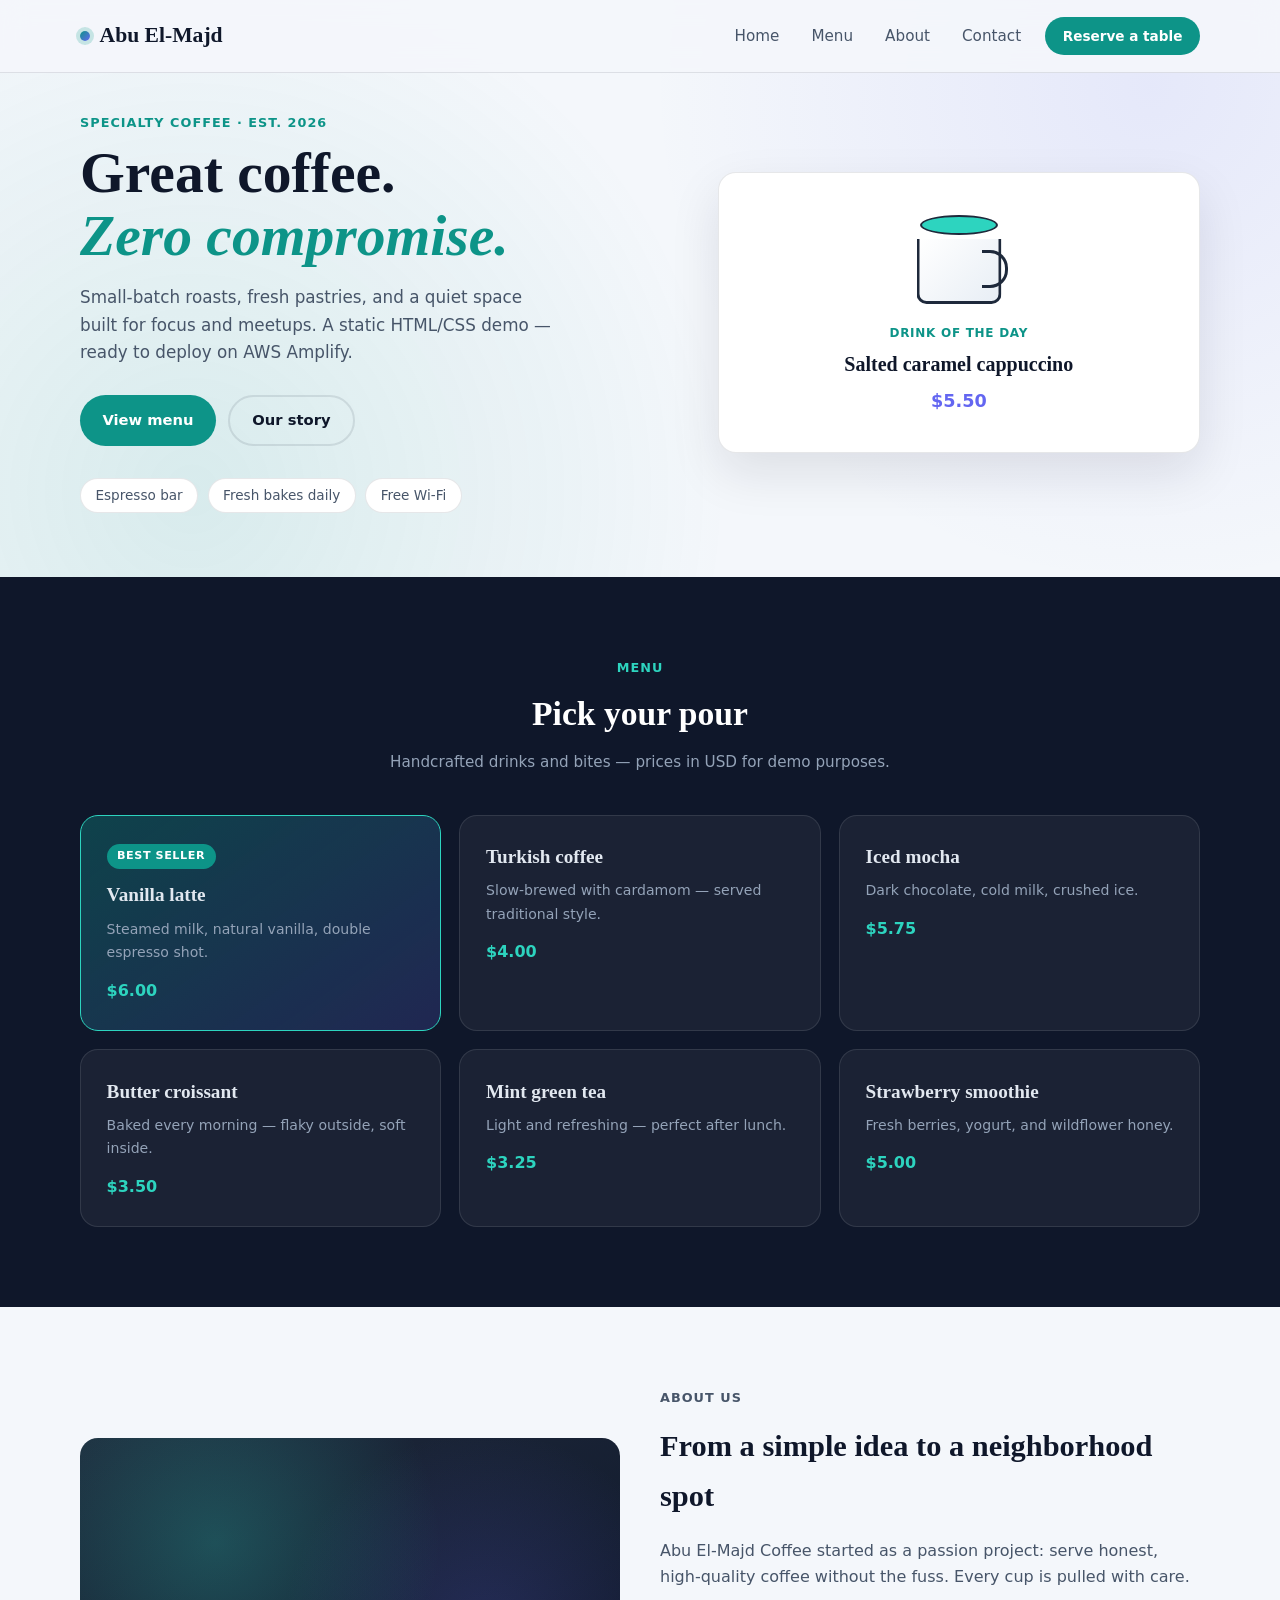
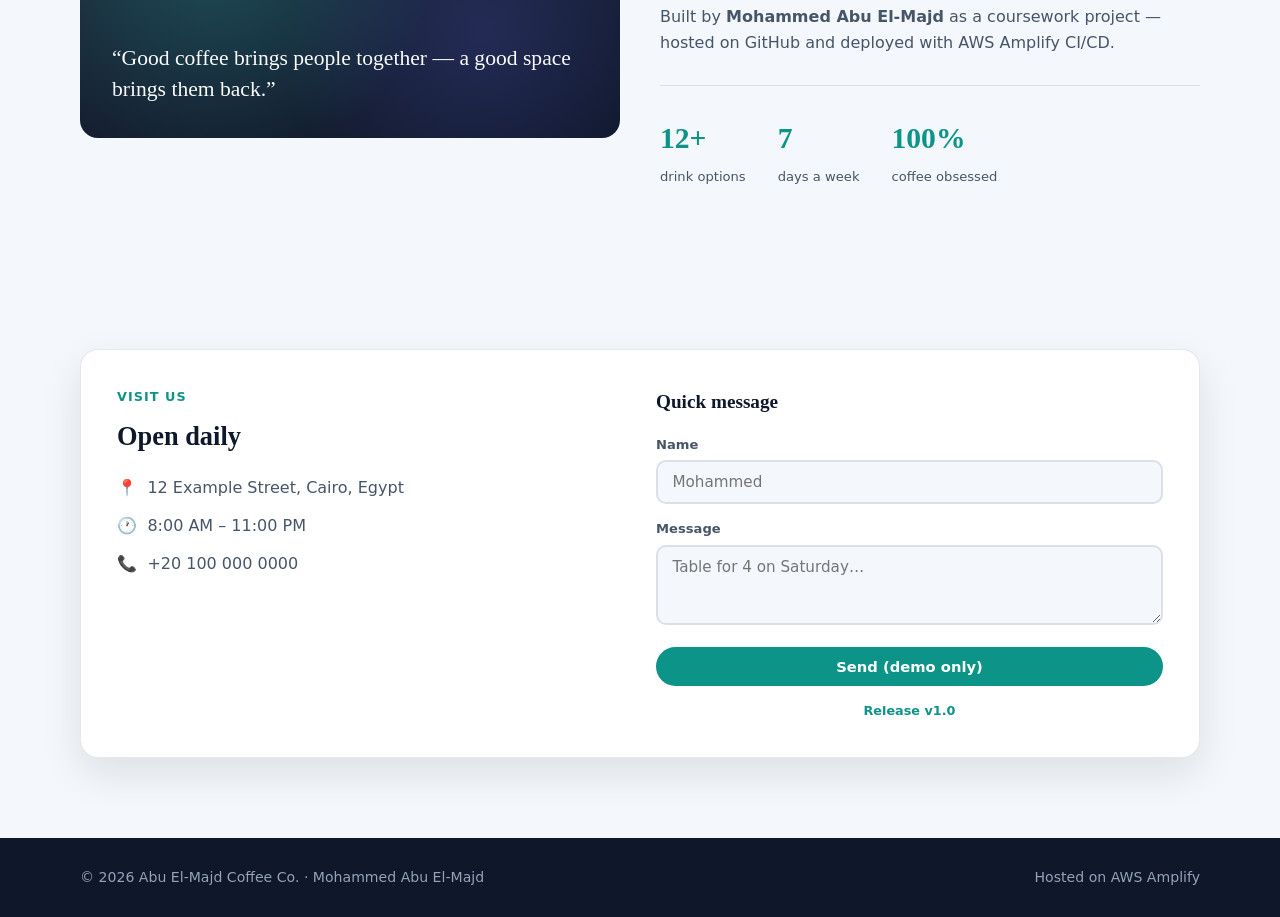
==== commit 79f0a627: "version3" ====
--- a/index.html
+++ b/index.html
@@ -167,7 +167,7 @@
     <div class="wrap footer-inner">
       <p>© 2026 Abu El-Majd Coffee Co. · Mohammed Abu El-Majd</p>
       <p>Hosted on AWS Amplify</p>
-    </motion>
+    </div>
   </footer>
 
   <script>
--- a/styles.css
+++ b/styles.css
@@ -1,18 +1,22 @@
-/* مقهى أبو المجد — warm café theme */
+/* Abu El-Majd Coffee — slate + teal palette */
 
 :root {
-  --cream: #faf6f0;
-  --cream-dark: #f0e8dc;
-  --espresso: #2c1810;
-  --coffee: #4a2c1a;
-  --caramel: #c4783a;
-  --caramel-light: #e8a55c;
-  --latte: #8b6914;
-  --foam: #fff8ee;
-  --shadow: rgba(44, 24, 16, 0.12);
-  --radius: 20px;
-  --font-display: "El Messiri", serif;
-  --font-body: "Noto Kufi Arabic", sans-serif;
+  --bg: #f4f7fb;
+  --bg-muted: #e8eef5;
+  --surface: #ffffff;
+  --text: #0f172a;
+  --text-muted: #475569;
+  --primary: #0d9488;
+  --primary-light: #2dd4bf;
+  --primary-dark: #0f766e;
+  --dark: #0f172a;
+  --dark-soft: #1e293b;
+  --accent: #6366f1;
+  --border: rgba(15, 23, 42, 0.1);
+  --shadow: rgba(15, 23, 42, 0.1);
+  --radius: 18px;
+  --font-body: "DM Sans", system-ui, sans-serif;
+  --font-display: "Fraunces", Georgia, serif;
   --ease: 0.35s cubic-bezier(0.4, 0, 0.2, 1);
 }
 
@@ -30,9 +34,9 @@
 
 body {
   font-family: var(--font-body);
-  background: var(--cream);
-  color: var(--espresso);
-  line-height: 1.75;
+  background: var(--bg);
+  color: var(--text);
+  line-height: 1.65;
 }
 
 a {
@@ -44,85 +48,83 @@
   list-style: none;
 }
 
-img {
-  max-width: 100%;
-  display: block;
-}
-
 .wrap {
   width: min(1120px, 90%);
   margin-inline: auto;
 }
 
 .eyebrow {
-  font-size: 0.85rem;
+  font-size: 0.8rem;
   font-weight: 600;
-  color: var(--caramel);
-  letter-spacing: 0.04em;
+  text-transform: uppercase;
+  letter-spacing: 0.08em;
+  color: var(--primary);
   margin-bottom: 0.5rem;
 }
 
-/* ===== Header ===== */
+/* Header */
 .header {
   position: fixed;
   inset-inline: 0;
   top: 0;
   z-index: 100;
-  background: rgba(250, 246, 240, 0.92);
-  backdrop-filter: blur(10px);
-  border-bottom: 1px solid rgba(44, 24, 16, 0.08);
+  background: rgba(244, 247, 251, 0.9);
+  backdrop-filter: blur(12px);
+  border-bottom: 1px solid var(--border);
 }
 
 .nav {
   display: flex;
   align-items: center;
   gap: 1.5rem;
-  height: 76px;
+  height: 72px;
 }
 
 .brand {
   display: flex;
   align-items: center;
-  gap: 0.5rem;
-  font-family: var(--font-display);
-  font-size: 1.6rem;
+  gap: 0.6rem;
+  font-family: var(--font-display);
+  font-size: 1.35rem;
   font-weight: 700;
-  color: var(--coffee);
+  color: var(--dark);
+}
+
+.brand-mark {
+  width: 10px;
+  height: 10px;
+  border-radius: 50%;
+  background: linear-gradient(135deg, var(--primary), var(--accent));
+  box-shadow: 0 0 0 4px rgba(13, 148, 136, 0.2);
+}
+
+.nav-menu {
+  display: flex;
+  gap: 2rem;
   margin-left: auto;
-}
-
-.brand-icon {
-  font-size: 1.4rem;
-}
-
-.nav-menu {
-  display: flex;
-  gap: 2rem;
-  margin-right: auto;
 }
 
 .nav-menu a {
   font-weight: 500;
-  color: var(--coffee);
-  opacity: 0.85;
-  transition: opacity var(--ease), color var(--ease);
+  font-size: 0.95rem;
+  color: var(--text-muted);
+  transition: color var(--ease);
 }
 
 .nav-menu a:hover {
-  opacity: 1;
-  color: var(--caramel);
+  color: var(--primary);
 }
 
 .btn {
   display: inline-flex;
   align-items: center;
   justify-content: center;
-  padding: 0.75rem 1.5rem;
-  background: var(--coffee);
-  color: var(--foam);
+  padding: 0.7rem 1.4rem;
+  background: var(--primary);
+  color: #fff;
   font-family: var(--font-body);
   font-weight: 600;
-  font-size: 0.95rem;
+  font-size: 0.92rem;
   border: none;
   border-radius: 999px;
   cursor: pointer;
@@ -130,26 +132,27 @@
 }
 
 .btn:hover {
-  background: var(--espresso);
+  background: var(--primary-dark);
   transform: translateY(-2px);
-  box-shadow: 0 8px 24px var(--shadow);
+  box-shadow: 0 8px 24px rgba(13, 148, 136, 0.35);
 }
 
 .btn-sm {
-  padding: 0.55rem 1.2rem;
-  font-size: 0.88rem;
+  padding: 0.5rem 1.1rem;
+  font-size: 0.85rem;
 }
 
 .btn-ghost {
   background: transparent;
-  color: var(--coffee);
-  border: 2px solid rgba(74, 44, 26, 0.25);
+  color: var(--dark);
+  border: 2px solid var(--border);
 }
 
 .btn-ghost:hover {
-  background: var(--cream-dark);
-  border-color: var(--caramel);
-  color: var(--coffee);
+  border-color: var(--primary);
+  color: var(--primary);
+  background: var(--surface);
+  box-shadow: none;
 }
 
 .btn-full {
@@ -163,13 +166,12 @@
   background: none;
   border: none;
   cursor: pointer;
-  padding: 4px;
 }
 
 .burger span {
   width: 22px;
   height: 2px;
-  background: var(--espresso);
+  background: var(--dark);
   border-radius: 2px;
   transition: var(--ease);
 }
@@ -186,65 +188,20 @@
   transform: rotate(-45deg) translate(5px, -5px);
 }
 
-/* ===== Hero ===== */
+/* Hero */
 .hero {
+  padding: 7rem 0 4rem;
   position: relative;
-  min-height: 100vh;
-  padding: 7rem 0 4rem;
   overflow: hidden;
 }
 
-.hero-pattern {
+.hero-bg {
   position: absolute;
   inset: 0;
   background:
-    radial-gradient(circle at 20% 80%, rgba(196, 120, 58, 0.15), transparent 45%),
-    radial-gradient(circle at 85% 20%, rgba(74, 44, 26, 0.08), transparent 40%),
-    repeating-linear-gradient(
-      -12deg,
-      transparent,
-      transparent 40px,
-      rgba(74, 44, 26, 0.02) 40px,
-      rgba(74, 44, 26, 0.02) 41px
-    );
-}
-
-.hero-steam {
-  position: absolute;
-  top: 28%;
-  left: 12%;
-  display: flex;
-  gap: 12px;
-  opacity: 0.35;
-}
-
-.hero-steam span {
-  width: 4px;
-  height: 40px;
-  background: linear-gradient(to top, transparent, var(--coffee));
-  border-radius: 4px;
-  animation: steam 3s ease-in-out infinite;
-}
-
-.hero-steam span:nth-child(2) {
-  animation-delay: 0.5s;
-  height: 55px;
-}
-
-.hero-steam span:nth-child(3) {
-  animation-delay: 1s;
-  height: 35px;
-}
-
-@keyframes steam {
-  0%, 100% {
-    transform: translateY(0) scaleX(1);
-    opacity: 0.3;
-  }
-  50% {
-    transform: translateY(-20px) scaleX(1.2);
-    opacity: 0.6;
-  }
+    radial-gradient(circle at 15% 85%, rgba(13, 148, 136, 0.12), transparent 45%),
+    radial-gradient(circle at 90% 15%, rgba(99, 102, 241, 0.1), transparent 40%);
+  pointer-events: none;
 }
 
 .hero-grid {
@@ -257,63 +214,61 @@
 
 .hero h1 {
   font-family: var(--font-display);
-  font-size: clamp(2.4rem, 5.5vw, 3.8rem);
+  font-size: clamp(2.4rem, 5vw, 3.6rem);
   font-weight: 700;
-  line-height: 1.15;
-  color: var(--espresso);
-  margin-bottom: 1.25rem;
+  line-height: 1.1;
+  margin-bottom: 1rem;
 }
 
 .hero h1 em {
-  font-style: normal;
-  color: var(--caramel);
+  font-style: italic;
+  color: var(--primary);
 }
 
 .lead {
   font-size: 1.05rem;
-  color: var(--coffee);
-  opacity: 0.9;
+  color: var(--text-muted);
   max-width: 480px;
-  margin-bottom: 2rem;
-}
-
-.hero-btns {
-  display: flex;
-  flex-wrap: wrap;
-  gap: 1rem;
-  margin-bottom: 2rem;
-}
-
-.hero-tags {
+  margin-bottom: 1.75rem;
+}
+
+.hero-actions {
   display: flex;
   flex-wrap: wrap;
   gap: 0.75rem;
-}
-
-.hero-tags span {
-  padding: 0.4rem 1rem;
-  background: var(--foam);
-  border: 1px solid rgba(74, 44, 26, 0.1);
+  margin-bottom: 2rem;
+}
+
+.hero-perks {
+  display: flex;
+  flex-wrap: wrap;
+  gap: 0.6rem;
+}
+
+.hero-perks li {
+  padding: 0.35rem 0.9rem;
+  background: var(--surface);
+  border: 1px solid var(--border);
   border-radius: 999px;
-  font-size: 0.88rem;
+  font-size: 0.85rem;
   font-weight: 500;
-}
-
-/* Coffee cup (pure CSS) */
+  color: var(--text-muted);
+}
+
 .hero-card {
-  background: var(--foam);
-  border: 1px solid rgba(74, 44, 26, 0.1);
+  background: var(--surface);
+  border: 1px solid var(--border);
   border-radius: var(--radius);
-  padding: 2.5rem 2rem;
+  padding: 2.25rem 2rem;
   text-align: center;
-  box-shadow: 0 24px 48px var(--shadow);
+  box-shadow: 0 20px 50px var(--shadow);
 }
 
 .cup {
   position: relative;
-  width: 120px;
-  height: 100px;
-  margin: 0 auto 1.5rem;
+  width: 110px;
+  height: 95px;
+  margin: 0 auto 1.25rem;
 }
 
 .cup-body {
@@ -321,154 +276,164 @@
   bottom: 0;
   left: 50%;
   transform: translateX(-50%);
-  width: 90px;
-  height: 70px;
-  background: linear-gradient(135deg, #fff 0%, #e8ddd0 100%);
-  border-radius: 0 0 12px 12px;
-  border: 3px solid var(--coffee);
+  width: 85px;
+  height: 65px;
+  background: linear-gradient(135deg, #fff, var(--bg-muted));
+  border: 3px solid var(--dark-soft);
   border-top: none;
+  border-radius: 0 0 10px 10px;
 }
 
 .cup-handle {
   position: absolute;
-  right: 8px;
-  bottom: 18px;
-  width: 28px;
-  height: 40px;
-  border: 3px solid var(--coffee);
+  right: 6px;
+  bottom: 16px;
+  width: 26px;
+  height: 38px;
+  border: 3px solid var(--dark-soft);
   border-left: none;
-  border-radius: 0 20px 20px 0;
+  border-radius: 0 18px 18px 0;
 }
 
 .cup-foam {
   position: absolute;
-  top: 8px;
+  top: 6px;
   left: 50%;
   transform: translateX(-50%);
-  width: 84px;
-  height: 22px;
-  background: var(--caramel-light);
+  width: 78px;
+  height: 20px;
+  background: var(--primary-light);
+  border: 2px solid var(--dark-soft);
   border-radius: 50%;
-  border: 2px solid var(--coffee);
-}
-
-.cup-label {
-  font-size: 0.8rem;
-  color: var(--caramel);
+}
+
+.card-label {
+  font-size: 0.75rem;
   font-weight: 600;
+  text-transform: uppercase;
+  letter-spacing: 0.06em;
+  color: var(--primary);
   margin-bottom: 0.25rem;
 }
 
-.hero-card strong {
-  display: block;
-  font-family: var(--font-display);
-  font-size: 1.35rem;
-  margin-bottom: 0.5rem;
-}
-
-.price {
+.card-title {
+  font-family: var(--font-display);
+  font-size: 1.25rem;
+  font-weight: 700;
+  margin-bottom: 0.35rem;
+}
+
+.card-price {
   font-size: 1.1rem;
   font-weight: 700;
-  color: var(--caramel);
-}
-
-/* ===== Sections ===== */
+  color: var(--accent);
+}
+
+/* Sections */
 .section {
   padding: 5rem 0;
 }
 
 .section-head {
   text-align: center;
-  margin-bottom: 3rem;
+  margin-bottom: 2.5rem;
 }
 
 .section-head h2 {
   font-family: var(--font-display);
-  font-size: 2.25rem;
-  color: var(--espresso);
-}
-
-/* ===== Menu ===== */
+  font-size: 2.1rem;
+  margin-bottom: 0.5rem;
+}
+
+.section-desc {
+  color: var(--text-muted);
+  font-size: 0.95rem;
+}
+
+/* Menu */
 .menu {
-  background: var(--espresso);
-  color: var(--cream);
-}
-
-.menu .eyebrow,
+  background: var(--dark);
+  color: #e2e8f0;
+}
+
+.menu .eyebrow {
+  color: var(--primary-light);
+}
+
 .menu .section-head h2 {
-  color: var(--cream);
-}
-
-.menu .eyebrow {
-  color: var(--caramel-light);
+  color: #fff;
+}
+
+.menu .section-desc {
+  color: #94a3b8;
 }
 
 .menu-grid {
   display: grid;
   grid-template-columns: repeat(auto-fill, minmax(280px, 1fr));
-  gap: 1.25rem;
-}
-
-.menu-item {
-  background: rgba(255, 255, 255, 0.06);
+  gap: 1.15rem;
+}
+
+.menu-card {
+  background: rgba(255, 255, 255, 0.05);
   border: 1px solid rgba(255, 255, 255, 0.1);
   border-radius: var(--radius);
-  padding: 1.75rem;
+  padding: 1.6rem;
   transition: transform var(--ease), background var(--ease);
 }
 
-.menu-item:hover {
-  transform: translateY(-4px);
-  background: rgba(255, 255, 255, 0.1);
-}
-
-.menu-item.featured {
-  grid-column: span 1;
-  background: linear-gradient(145deg, rgba(196, 120, 58, 0.35), rgba(255, 255, 255, 0.08));
-  border-color: var(--caramel-light);
-}
-
-.menu-badge {
+.menu-card:hover {
+  transform: translateY(-3px);
+  background: rgba(255, 255, 255, 0.08);
+}
+
+.menu-card--featured {
+  background: linear-gradient(145deg, rgba(13, 148, 136, 0.35), rgba(99, 102, 241, 0.2));
+  border-color: var(--primary-light);
+}
+
+.badge {
   display: inline-block;
-  font-size: 0.75rem;
+  font-size: 0.7rem;
   font-weight: 700;
-  background: var(--caramel);
-  color: var(--foam);
-  padding: 0.25rem 0.75rem;
+  text-transform: uppercase;
+  letter-spacing: 0.05em;
+  background: var(--primary);
+  color: #fff;
+  padding: 0.2rem 0.65rem;
   border-radius: 999px;
-  margin-bottom: 0.75rem;
-}
-
-.menu-item h3 {
-  font-family: var(--font-display);
-  font-size: 1.35rem;
-  margin-bottom: 0.5rem;
-}
-
-.menu-item p {
-  font-size: 0.9rem;
-  opacity: 0.85;
-  margin-bottom: 1rem;
-}
-
-.menu-price {
+  margin-bottom: 0.65rem;
+}
+
+.menu-card h3 {
+  font-family: var(--font-display);
+  font-size: 1.2rem;
+  margin-bottom: 0.4rem;
+}
+
+.menu-card p {
+  font-size: 0.88rem;
+  color: #94a3b8;
+  margin-bottom: 0.85rem;
+}
+
+.price-tag {
   font-weight: 700;
-  font-size: 1.1rem;
-  color: var(--caramel-light);
-}
-
-/* ===== Story ===== */
-.story-layout {
+  color: var(--primary-light);
+}
+
+/* About */
+.about-grid {
   display: grid;
   grid-template-columns: 1fr 1fr;
-  gap: 3rem;
+  gap: 2.5rem;
   align-items: center;
 }
 
-.story-visual {
+.about-panel {
   position: relative;
-  min-height: 320px;
-  background: linear-gradient(160deg, var(--coffee), var(--espresso));
+  min-height: 300px;
+  background: linear-gradient(155deg, var(--dark-soft), var(--dark));
   border-radius: var(--radius);
   display: flex;
   align-items: flex-end;
@@ -476,136 +441,132 @@
   overflow: hidden;
 }
 
-.beans {
+.about-pattern {
   position: absolute;
   inset: 0;
-  background-image: radial-gradient(ellipse 8px 12px at 20% 30%, #1a0f08 90%, transparent),
-    radial-gradient(ellipse 7px 11px at 60% 50%, #2c1810 90%, transparent),
-    radial-gradient(ellipse 9px 13px at 40% 70%, #1a0f08 90%, transparent),
-    radial-gradient(ellipse 6px 10px at 75% 25%, #3d2418 90%, transparent),
-    radial-gradient(ellipse 8px 12px at 85% 65%, #2c1810 90%, transparent);
-  opacity: 0.5;
-}
-
-.story-visual blockquote {
+  background-image:
+    radial-gradient(circle at 25% 35%, rgba(45, 212, 191, 0.25) 0%, transparent 50%),
+    radial-gradient(circle at 75% 65%, rgba(99, 102, 241, 0.2) 0%, transparent 45%);
+}
+
+.about-panel blockquote {
   position: relative;
   font-family: var(--font-display);
-  font-size: 1.4rem;
-  color: var(--cream);
-  line-height: 1.5;
+  font-size: 1.35rem;
+  color: #f8fafc;
+  line-height: 1.45;
   z-index: 1;
 }
 
-.story-content h2 {
-  font-family: var(--font-display);
-  font-size: 2rem;
+.about-copy h2 {
+  font-family: var(--font-display);
+  font-size: 1.9rem;
   margin-bottom: 1rem;
 }
 
-.story-content p {
-  color: var(--coffee);
-  margin-bottom: 1rem;
-}
-
-.story-stats {
+.about-copy p {
+  color: var(--text-muted);
+  margin-bottom: 0.85rem;
+}
+
+.metrics {
   display: flex;
   gap: 2rem;
-  margin-top: 2rem;
-  padding-top: 2rem;
-  border-top: 1px solid rgba(74, 44, 26, 0.15);
-}
-
-.story-stats strong {
+  margin-top: 1.75rem;
+  padding-top: 1.75rem;
+  border-top: 1px solid var(--border);
+}
+
+.metrics strong {
   display: block;
   font-family: var(--font-display);
-  font-size: 2rem;
-  color: var(--caramel);
-}
-
-.story-stats span {
-  font-size: 0.85rem;
-  color: var(--coffee);
-  opacity: 0.8;
-}
-
-/* ===== Visit ===== */
-.visit-box {
+  font-size: 1.85rem;
+  color: var(--primary);
+}
+
+.metrics span {
+  font-size: 0.82rem;
+  color: var(--text-muted);
+}
+
+/* Contact */
+.contact-grid {
   display: grid;
   grid-template-columns: 1fr 1fr;
   gap: 2rem;
-  background: var(--foam);
-  border: 1px solid rgba(74, 44, 26, 0.1);
+  background: var(--surface);
+  border: 1px solid var(--border);
   border-radius: var(--radius);
-  padding: 2.5rem;
+  padding: 2.25rem;
   box-shadow: 0 16px 40px var(--shadow);
 }
 
-.visit-info h2 {
-  font-family: var(--font-display);
-  font-size: 1.75rem;
-  margin-bottom: 1.25rem;
-}
-
-.visit-list li {
-  display: flex;
-  align-items: flex-start;
-  gap: 0.75rem;
+.contact-info h2 {
+  font-family: var(--font-display);
+  font-size: 1.65rem;
+  margin-bottom: 1rem;
+}
+
+.info-list li {
+  display: flex;
+  gap: 0.65rem;
+  margin-bottom: 0.75rem;
+  font-weight: 500;
+  color: var(--text-muted);
+}
+
+.contact-form h3 {
+  font-family: var(--font-display);
+  font-size: 1.2rem;
+  margin-bottom: 1rem;
+}
+
+.contact-form label {
+  display: block;
   margin-bottom: 0.85rem;
-  font-weight: 500;
-}
-
-.visit-form h3 {
-  font-family: var(--font-display);
-  font-size: 1.35rem;
-  margin-bottom: 1.25rem;
-}
-
-.visit-form label {
+}
+
+.contact-form label span {
   display: block;
-  margin-bottom: 1rem;
-}
-
-.visit-form label span {
-  display: block;
-  font-size: 0.85rem;
+  font-size: 0.82rem;
   font-weight: 600;
-  margin-bottom: 0.35rem;
-  color: var(--coffee);
-}
-
-.visit-form input,
-.visit-form textarea {
+  margin-bottom: 0.3rem;
+  color: var(--text-muted);
+}
+
+.contact-form input,
+.contact-form textarea {
   width: 100%;
-  padding: 0.75rem 1rem;
+  padding: 0.7rem 0.9rem;
   font-family: var(--font-body);
-  font-size: 1rem;
-  border: 2px solid rgba(74, 44, 26, 0.15);
-  border-radius: 12px;
-  background: var(--cream);
-  color: var(--espresso);
+  font-size: 0.95rem;
+  border: 2px solid var(--border);
+  border-radius: 10px;
+  background: var(--bg);
+  color: var(--text);
   transition: border-color var(--ease);
 }
 
-.visit-form input:focus,
-.visit-form textarea:focus {
+.contact-form input:focus,
+.contact-form textarea:focus {
   outline: none;
-  border-color: var(--caramel);
+  border-color: var(--primary);
 }
 
 .version {
-  margin-top: 1rem;
+  margin-top: 0.85rem;
   text-align: center;
-  font-size: 0.85rem;
-  color: var(--caramel);
+  font-size: 0.8rem;
   font-weight: 600;
-}
-
-/* ===== Footer ===== */
+  color: var(--primary);
+}
+
+/* Footer */
 .footer {
-  padding: 2rem 0;
-  background: var(--espresso);
-  color: rgba(250, 246, 240, 0.75);
-  font-size: 0.9rem;
+  padding: 1.75rem 0;
+  background: var(--dark);
+  color: #94a3b8;
+  font-size: 0.88rem;
 }
 
 .footer-inner {
@@ -615,16 +576,16 @@
   gap: 0.5rem;
 }
 
-/* ===== Responsive ===== */
+/* Responsive */
 @media (max-width: 900px) {
   .hero-grid,
-  .story-layout,
-  .visit-box {
+  .about-grid,
+  .contact-grid {
     grid-template-columns: 1fr;
   }
 
   .hero-card {
-    max-width: 340px;
+    max-width: 360px;
     margin-inline: auto;
   }
 }
@@ -632,15 +593,15 @@
 @media (max-width: 768px) {
   .nav-menu {
     position: fixed;
-    top: 76px;
+    top: 72px;
+    left: 0;
     right: 0;
-    left: 0;
     flex-direction: column;
     align-items: center;
-    gap: 1.25rem;
-    padding: 1.5rem;
-    background: var(--cream);
-    border-bottom: 1px solid rgba(44, 24, 16, 0.1);
+    gap: 1rem;
+    padding: 1.25rem;
+    background: var(--bg);
+    border-bottom: 1px solid var(--border);
     transform: translateY(-120%);
     opacity: 0;
     visibility: hidden;
@@ -662,8 +623,8 @@
     display: none;
   }
 
-  .story-stats {
+  .metrics {
     flex-wrap: wrap;
-    gap: 1.5rem;
+    gap: 1.25rem;
   }
 }
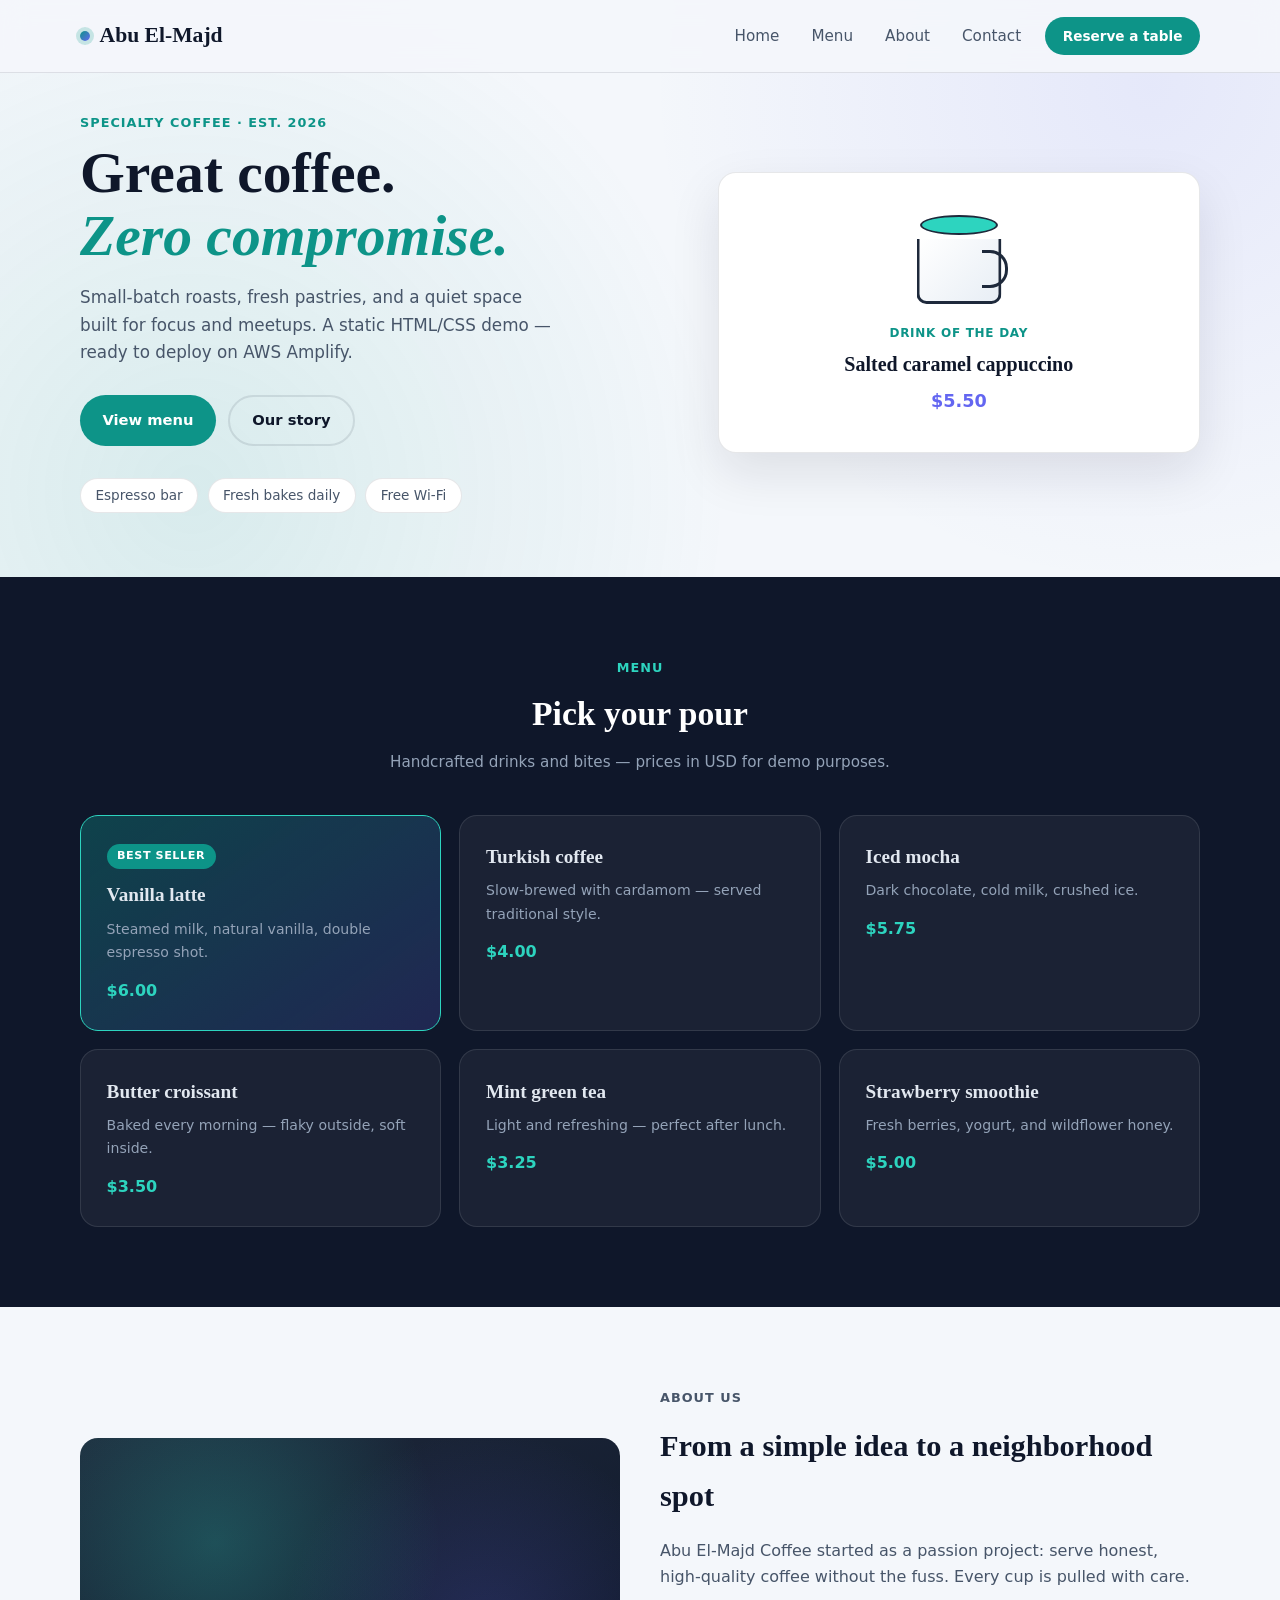
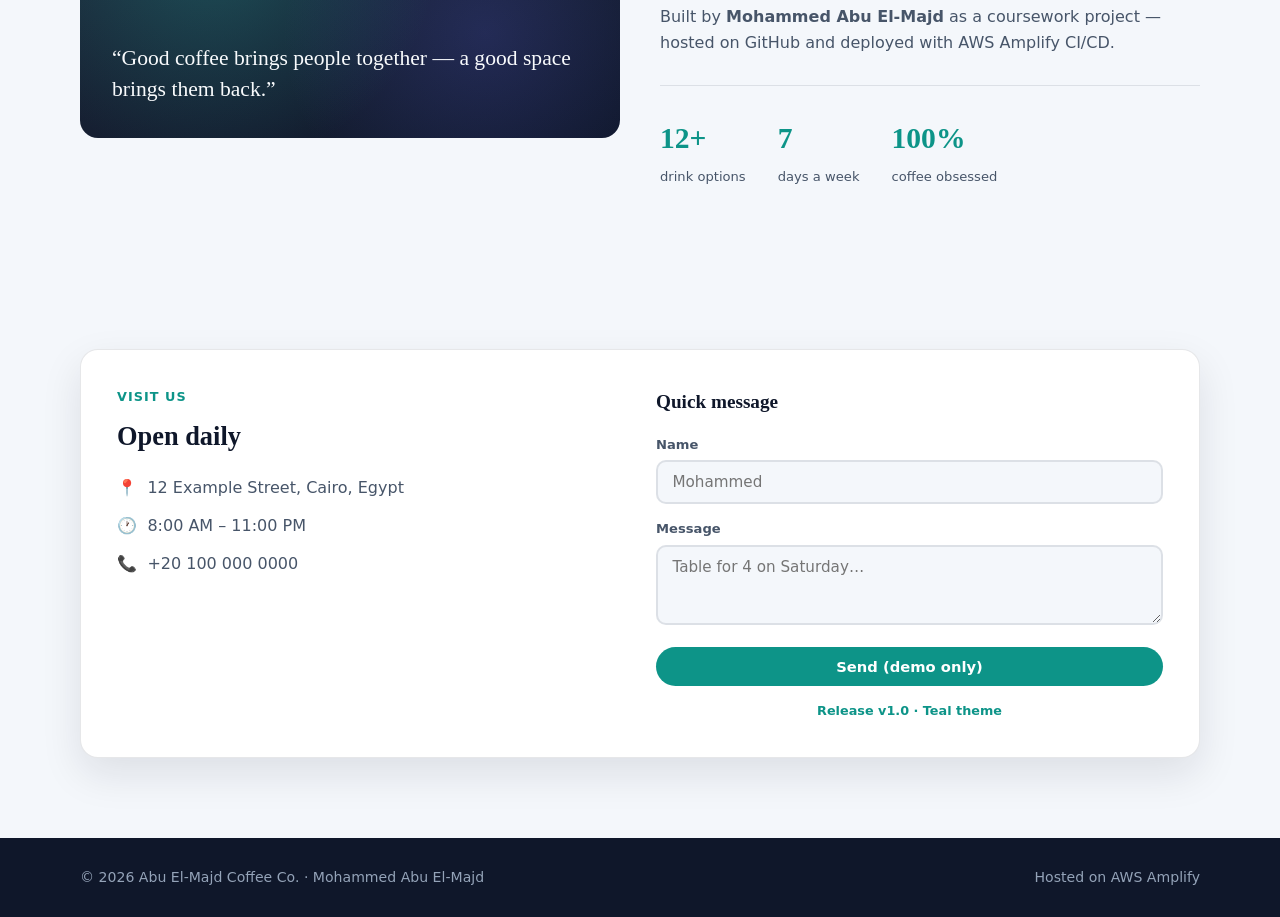
==== commit 54c48dcd: "v2" ====
--- a/index.html
+++ b/index.html
@@ -4,7 +4,7 @@
   <meta charset="UTF-8" />
   <meta name="viewport" content="width=device-width, initial-scale=1.0" />
   <meta name="description" content="Abu El-Majd Coffee — specialty coffee and a calm workspace" />
-  <title>Abu El-Majd Coffee Co.</title>
+  <title>Abu El-Majd Coffee Co. · Teal Theme</title>
   <link rel="preconnect" href="https://fonts.googleapis.com" />
   <link rel="preconnect" href="https://fonts.gstatic.com" crossorigin />
   <link href="https://fonts.googleapis.com/css2?family=DM+Sans:ital,opsz,wght@0,9..40,400;0,9..40,500;0,9..40,600;0,9..40,700&family=Fraunces:opsz,wght@9..144,500;9..144,700&display=swap" rel="stylesheet" />
@@ -157,7 +157,7 @@
             <textarea rows="3" placeholder="Table for 4 on Saturday…"></textarea>
           </label>
           <button type="submit" class="btn btn-full">Send (demo only)</button>
-          <p class="version" id="version">Release v1.0</p>
+          <p class="version" id="version">Release v1.0 · Teal theme</p>
         </form>
       </div>
     </section>
--- a/styles.css
+++ b/styles.css
@@ -1,4 +1,4 @@
-/* Abu El-Majd Coffee — slate + teal palette */
+/* Abu El-Majd Coffee — slate + teal palette (alternate theme) */
 
 :root {
   --bg: #f4f7fb;
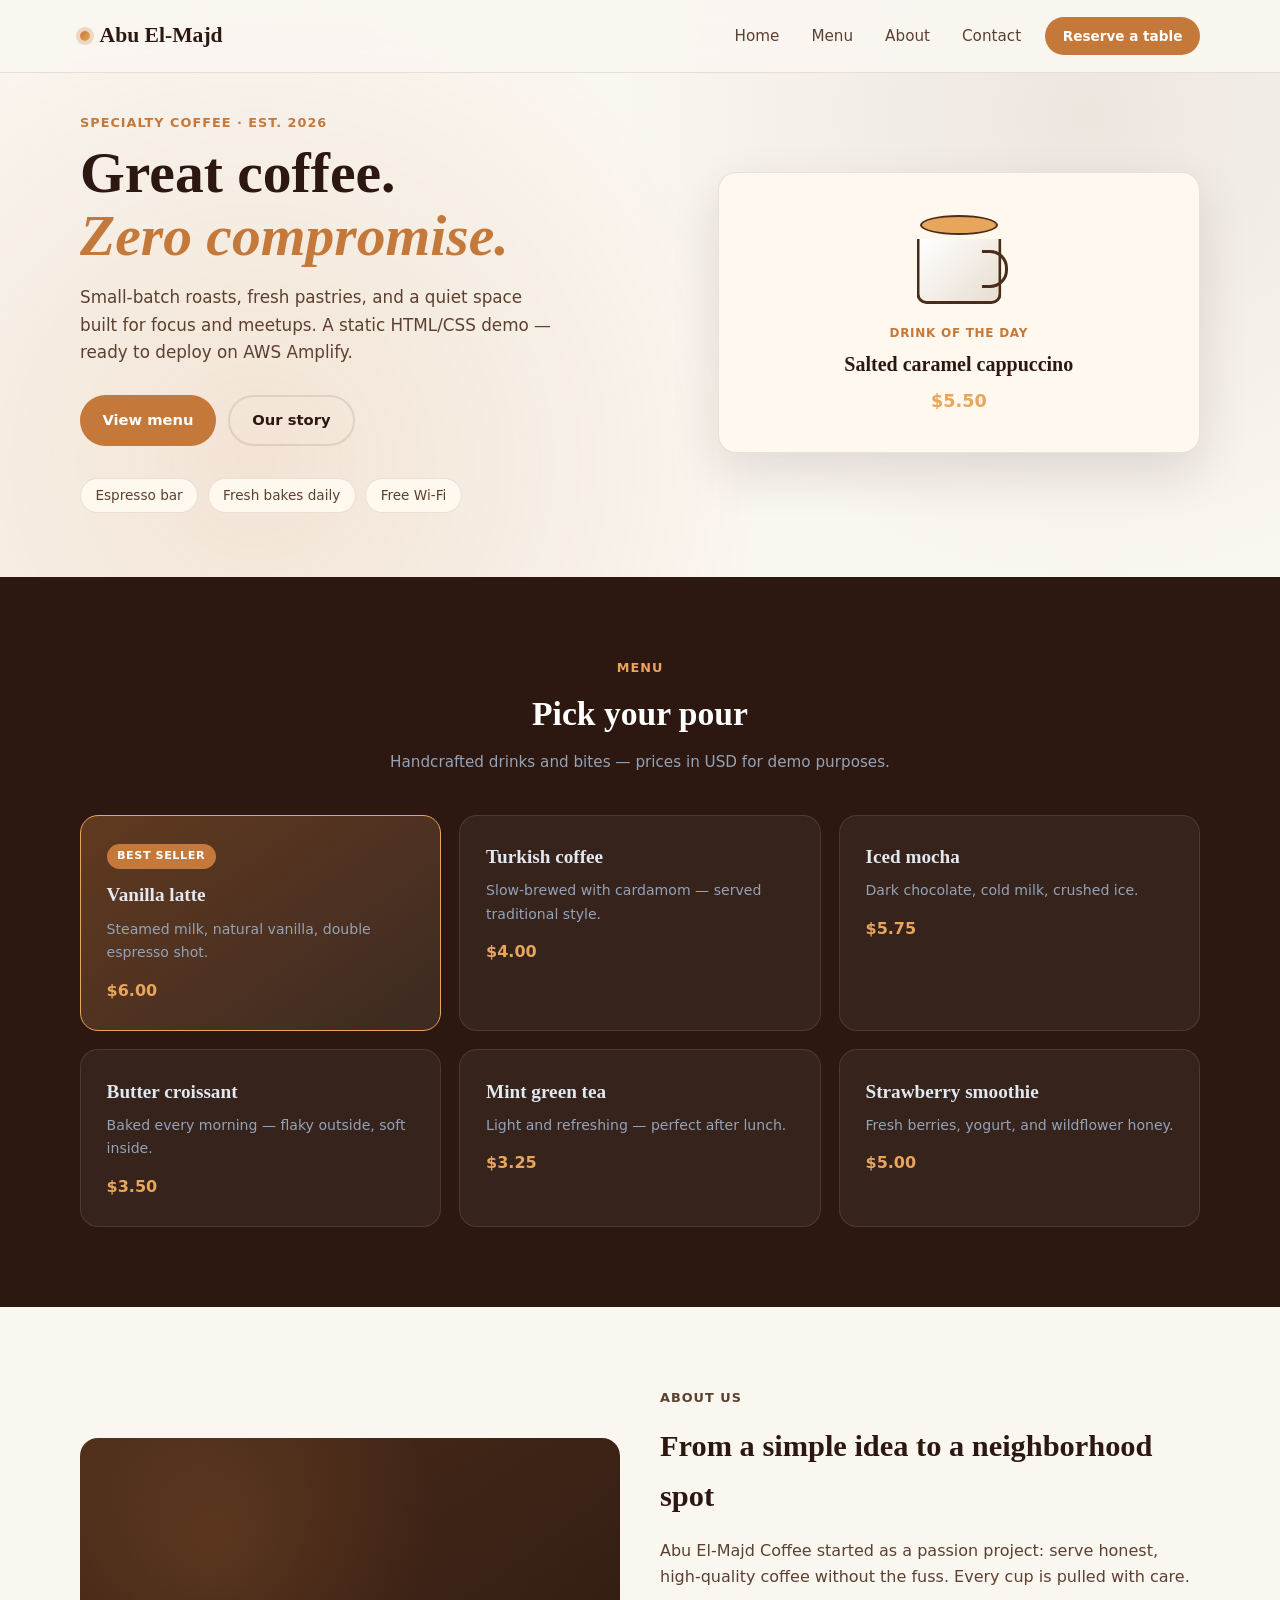
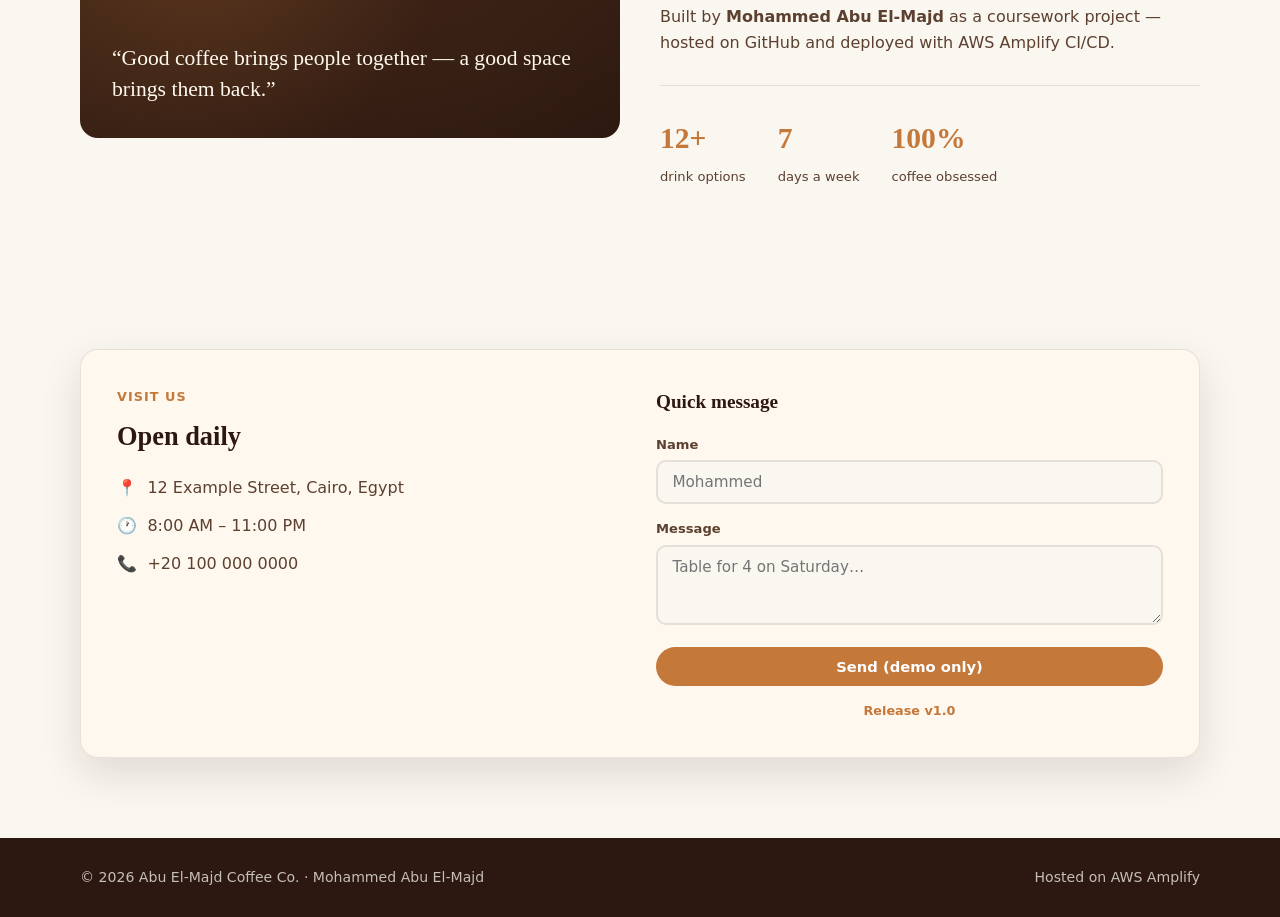
==== commit dad1ba45: "v1" ====
--- a/index.html
+++ b/index.html
@@ -4,7 +4,7 @@
   <meta charset="UTF-8" />
   <meta name="viewport" content="width=device-width, initial-scale=1.0" />
   <meta name="description" content="Abu El-Majd Coffee — specialty coffee and a calm workspace" />
-  <title>Abu El-Majd Coffee Co. · Teal Theme</title>
+  <title>Abu El-Majd Coffee Co.</title>
   <link rel="preconnect" href="https://fonts.googleapis.com" />
   <link rel="preconnect" href="https://fonts.gstatic.com" crossorigin />
   <link href="https://fonts.googleapis.com/css2?family=DM+Sans:ital,opsz,wght@0,9..40,400;0,9..40,500;0,9..40,600;0,9..40,700&family=Fraunces:opsz,wght@9..144,500;9..144,700&display=swap" rel="stylesheet" />
@@ -157,7 +157,7 @@
             <textarea rows="3" placeholder="Table for 4 on Saturday…"></textarea>
           </label>
           <button type="submit" class="btn btn-full">Send (demo only)</button>
-          <p class="version" id="version">Release v1.0 · Teal theme</p>
+          <p class="version" id="version">Release v1.0</p>
         </form>
       </div>
     </section>
--- a/styles.css
+++ b/styles.css
@@ -1,19 +1,19 @@
-/* Abu El-Majd Coffee — slate + teal palette (alternate theme) */
+/* Abu El-Majd Coffee — warm café palette */
 
 :root {
-  --bg: #f4f7fb;
-  --bg-muted: #e8eef5;
-  --surface: #ffffff;
-  --text: #0f172a;
-  --text-muted: #475569;
-  --primary: #0d9488;
-  --primary-light: #2dd4bf;
-  --primary-dark: #0f766e;
-  --dark: #0f172a;
-  --dark-soft: #1e293b;
-  --accent: #6366f1;
-  --border: rgba(15, 23, 42, 0.1);
-  --shadow: rgba(15, 23, 42, 0.1);
+  --bg: #faf6f0;
+  --bg-muted: #f0e8dc;
+  --surface: #fff8ee;
+  --text: #2c1810;
+  --text-muted: #5c4030;
+  --primary: #c4783a;
+  --primary-light: #e8a55c;
+  --primary-dark: #4a2c1a;
+  --dark: #2c1810;
+  --dark-soft: #4a2c1a;
+  --accent: #e8a55c;
+  --border: rgba(44, 24, 16, 0.1);
+  --shadow: rgba(44, 24, 16, 0.12);
   --radius: 18px;
   --font-body: "DM Sans", system-ui, sans-serif;
   --font-display: "Fraunces", Georgia, serif;
@@ -68,7 +68,7 @@
   inset-inline: 0;
   top: 0;
   z-index: 100;
-  background: rgba(244, 247, 251, 0.9);
+  background: rgba(250, 246, 240, 0.92);
   backdrop-filter: blur(12px);
   border-bottom: 1px solid var(--border);
 }
@@ -94,8 +94,8 @@
   width: 10px;
   height: 10px;
   border-radius: 50%;
-  background: linear-gradient(135deg, var(--primary), var(--accent));
-  box-shadow: 0 0 0 4px rgba(13, 148, 136, 0.2);
+  background: linear-gradient(135deg, var(--primary), var(--primary-light));
+  box-shadow: 0 0 0 4px rgba(196, 120, 58, 0.25);
 }
 
 .nav-menu {
@@ -134,7 +134,7 @@
 .btn:hover {
   background: var(--primary-dark);
   transform: translateY(-2px);
-  box-shadow: 0 8px 24px rgba(13, 148, 136, 0.35);
+  box-shadow: 0 8px 24px rgba(196, 120, 58, 0.35);
 }
 
 .btn-sm {
@@ -199,8 +199,8 @@
   position: absolute;
   inset: 0;
   background:
-    radial-gradient(circle at 15% 85%, rgba(13, 148, 136, 0.12), transparent 45%),
-    radial-gradient(circle at 90% 15%, rgba(99, 102, 241, 0.1), transparent 40%);
+    radial-gradient(circle at 20% 80%, rgba(196, 120, 58, 0.15), transparent 45%),
+    radial-gradient(circle at 85% 20%, rgba(74, 44, 26, 0.08), transparent 40%);
   pointer-events: none;
 }
 
@@ -278,7 +278,7 @@
   transform: translateX(-50%);
   width: 85px;
   height: 65px;
-  background: linear-gradient(135deg, #fff, var(--bg-muted));
+  background: linear-gradient(135deg, #fff 0%, #e8ddd0 100%);
   border: 3px solid var(--dark-soft);
   border-top: none;
   border-radius: 0 0 10px 10px;
@@ -388,7 +388,7 @@
 }
 
 .menu-card--featured {
-  background: linear-gradient(145deg, rgba(13, 148, 136, 0.35), rgba(99, 102, 241, 0.2));
+  background: linear-gradient(145deg, rgba(196, 120, 58, 0.35), rgba(255, 255, 255, 0.08));
   border-color: var(--primary-light);
 }
 
@@ -445,15 +445,15 @@
   position: absolute;
   inset: 0;
   background-image:
-    radial-gradient(circle at 25% 35%, rgba(45, 212, 191, 0.25) 0%, transparent 50%),
-    radial-gradient(circle at 75% 65%, rgba(99, 102, 241, 0.2) 0%, transparent 45%);
+    radial-gradient(circle at 25% 35%, rgba(196, 120, 58, 0.2) 0%, transparent 50%),
+    radial-gradient(circle at 75% 65%, rgba(74, 44, 26, 0.15) 0%, transparent 45%);
 }
 
 .about-panel blockquote {
   position: relative;
   font-family: var(--font-display);
   font-size: 1.35rem;
-  color: #f8fafc;
+  color: var(--surface);
   line-height: 1.45;
   z-index: 1;
 }
@@ -565,7 +565,7 @@
 .footer {
   padding: 1.75rem 0;
   background: var(--dark);
-  color: #94a3b8;
+  color: rgba(250, 246, 240, 0.75);
   font-size: 0.88rem;
 }
 
